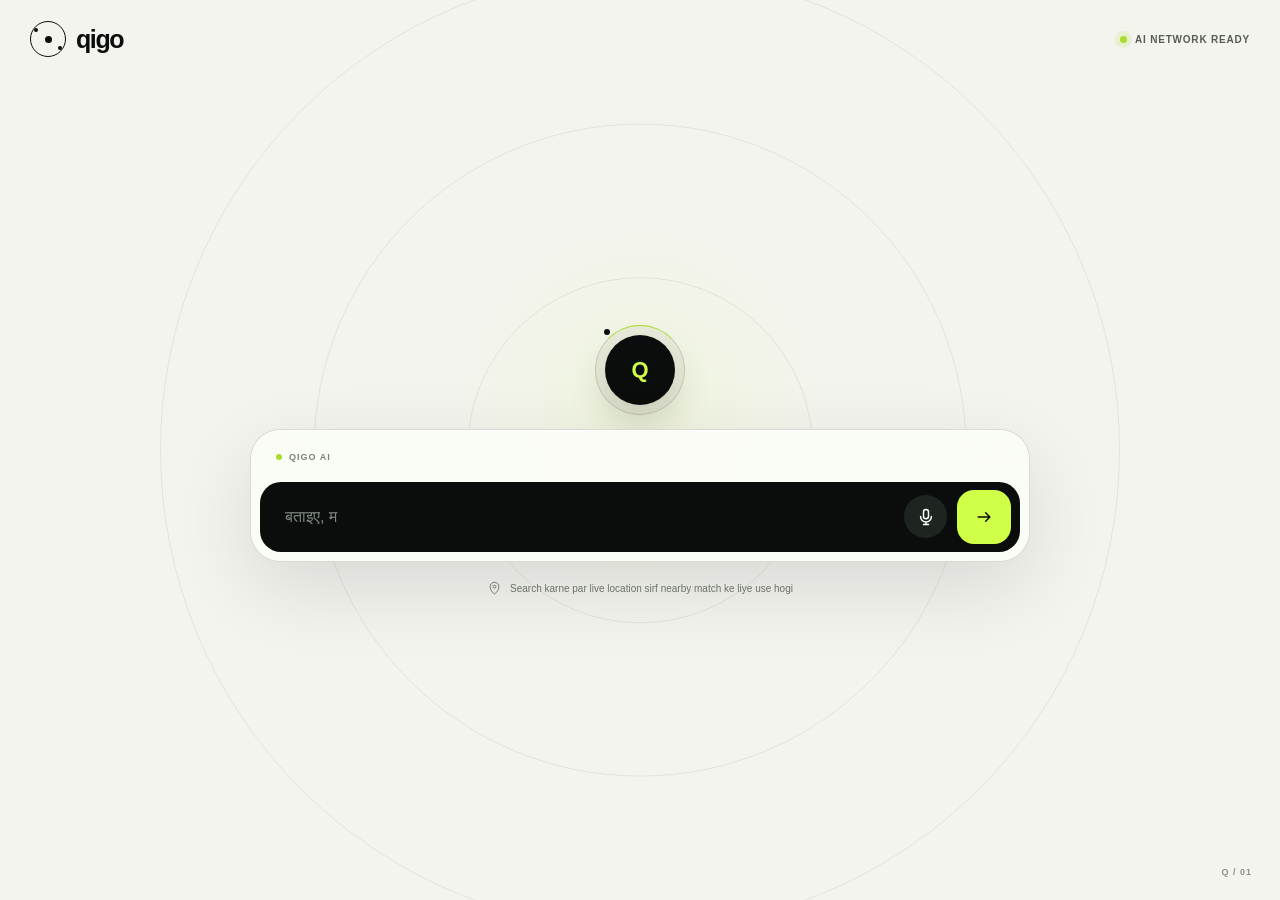
==== index.html @ 2fd1e350 "Add restricted Google Maps live tracking" ====
<!doctype html>
<html lang="hi">
  <head>
    <meta charset="UTF-8" />
    <meta name="viewport" content="width=device-width, initial-scale=1.0" />
    <meta
      name="description"
      content="Qigo AI Radar — apni requirement likhiye, live location ke aas-paas available service professionals aur unka combined arrival time dekhiye."
    />
    <meta name="theme-color" content="#0a0d0b" />
    <title>Qigo Radar — Help, right on time</title>
    <link rel="stylesheet" href="./styles.css" />
  </head>
  <body>
    <main id="appShell" class="app-shell">
      <header class="topbar">
        <button id="brandHome" class="qigo-brand" type="button" aria-label="Qigo home">
          <span class="brand-orbit" aria-hidden="true"><i></i><i></i></span>
          <span>qigo</span>
        </button>

        <div class="network-state">
          <i></i>
          <span id="networkStateText">AI network ready</span>
        </div>
      </header>

      <section id="searchScene" class="scene search-scene" aria-label="Qigo AI search">
        <div class="search-backdrop" aria-hidden="true">
          <span></span><span></span><span></span>
        </div>

        <div class="search-centre">
          <div class="qigo-core" aria-hidden="true">
            <span>Q</span>
            <i></i>
          </div>

          <form id="mainSearchForm" class="ai-command" autocomplete="off">
            <label for="serviceQuery">
              <span class="assistant-name"><i></i> Qigo AI</span>
            </label>
            <div class="command-entry">
              <input
                id="serviceQuery"
                name="serviceQuery"
                type="text"
                placeholder="अपनी ज़रूरत लिखिए…"
                aria-describedby="searchStatus"
                required
              />
              <button
                id="voiceButton"
                class="voice-command"
                type="button"
                aria-label="Bolkar requirement batayein"
              >
                <svg viewBox="0 0 24 24" aria-hidden="true">
                  <rect x="9" y="3" width="6" height="11" rx="3"></rect>
                  <path d="M5.5 11.5a6.5 6.5 0 0 0 13 0M12 18v3M9 21h6"></path>
                </svg>
              </button>
              <button class="go-command" type="submit" aria-label="Qigo search shuru karein">
                <svg viewBox="0 0 24 24" aria-hidden="true">
                  <path d="M5 12h13M14 7l5 5-5 5"></path>
                </svg>
              </button>
            </div>
            <div id="intentPreview" class="intent-preview" hidden>
              <span id="intentIcon"></span>
              <p><small>Qigo samajh raha hai</small><b id="intentLabel"></b></p>
            </div>
          </form>

          <p class="location-note">
            <svg viewBox="0 0 24 24" aria-hidden="true">
              <path d="M12 21s7-5.3 7-12A7 7 0 1 0 5 9c0 6.7 7 12 7 12Z"></path>
              <circle cx="12" cy="9" r="2.3"></circle>
            </svg>
            Search karne par live location sirf nearby match ke liye use hogi
          </p>
          <p id="searchStatus" class="sr-only" aria-live="polite"></p>
        </div>

        <div class="scene-index" aria-hidden="true">Q / 01</div>
      </section>

      <section id="radarScene" class="scene radar-scene" aria-label="Nearby service radar" hidden>
        <div id="radarMap" class="radar-map">
          <div class="map-grid" aria-hidden="true"></div>
          <div class="street street-a" aria-hidden="true"></div>
          <div class="street street-b" aria-hidden="true"></div>
          <div class="street street-c" aria-hidden="true"></div>
          <div class="street street-d" aria-hidden="true"></div>

          <div class="radar-zone" aria-hidden="true">
            <div class="eta-ring ring-fifteen"><span>15 min</span></div>
            <div class="eta-ring ring-ten"><span>10 min</span></div>
            <div class="eta-ring ring-five"><span>5 min</span></div>
            <div id="scanSweep" class="scan-sweep"></div>
          </div>

          <div class="you-marker">
            <span></span>
            <b>AAP</b>
          </div>

          <div id="providerLayer" class="provider-layer" aria-label="Nearby providers"></div>
        </div>

        <aside class="ai-capsule">
          <div class="capsule-head">
            <span class="capsule-q">Q</span>
            <p><small>Qigo AI Radar</small><strong id="matchedService">Requirement samajh raha hoon</strong></p>
          </div>
          <div class="capsule-status">
            <i></i>
            <span id="capsuleStatus">Live location connect ho rahi hai…</span>
          </div>
          <div id="locationReadout" class="location-readout">
            <svg viewBox="0 0 24 24" aria-hidden="true">
              <path d="M12 21s7-5.3 7-12A7 7 0 1 0 5 9c0 6.7 7 12 7 12Z"></path>
              <circle cx="12" cy="9" r="2.3"></circle>
            </svg>
            <span id="locationLabel">Live location</span>
          </div>
        </aside>

        <div id="networkPulse" class="network-pulse" aria-live="polite">
          <span class="pulse-rings" aria-hidden="true"><i></i><i></i><i></i></span>
          <p><strong id="pulseTitle">Aas-paas signal bhej raha hoon</strong><small id="pulseDetail">Qualified providers ko ping kiya ja raha hai…</small></p>
        </div>

        <section id="responseDock" class="response-dock" hidden>
          <div class="dock-heading">
            <div>
              <span><i></i> LIVE RESPONSES</span>
              <h1 id="responseTitle">Kaun sabse jaldi aa sakta hai?</h1>
            </div>
            <div class="dock-heading-actions">
              <p class="response-count"><strong id="responseCount">0</strong><span>nearby replies</span></p>
              <a
                id="nearbyMapsLink"
                class="google-maps-pill"
                href="https://www.google.com/maps/"
                target="_blank"
                rel="noopener"
                aria-label="Google Maps par nearby service dekhein"
                data-testid="nearby-google-maps"
              >
                <svg viewBox="0 0 24 24" aria-hidden="true">
                  <path d="M12 21s6.5-5.2 6.5-12A6.5 6.5 0 1 0 5.5 9C5.5 15.8 12 21 12 21Z"></path>
                  <circle cx="12" cy="9" r="2.2"></circle>
                </svg>
                <span>Google Maps</span>
              </a>
            </div>
          </div>
          <div id="providerResponses" class="provider-responses"></div>
          <p class="eta-formula">
            <span>ETA</span> = provider ka bacha hua kaam + aap tak travel time
          </p>
        </section>

        <form id="radarSearchForm" class="radar-command" autocomplete="off">
          <label class="sr-only" for="radarQuery">Requirement badlein</label>
          <span class="radar-command-q">Q</span>
          <input id="radarQuery" type="text" />
          <button type="submit" aria-label="Requirement update karein">
            <svg viewBox="0 0 24 24" aria-hidden="true">
              <path d="M5 12h13M14 7l5 5-5 5"></path>
            </svg>
          </button>
        </form>

        <div class="scene-index radar-index" aria-hidden="true">Q / 02</div>
      </section>

      <section
        id="trackingScene"
        class="scene tracking-scene"
        aria-label="Active booking live tracking"
        data-testid="tracking-scene"
        hidden
      >
        <div id="trackingMap" class="tracking-map">
          <iframe
            id="trackingGoogleMap"
            class="tracking-google-map"
            title="Google Maps live route"
            loading="lazy"
            allowfullscreen
            referrerpolicy="strict-origin-when-cross-origin"
            hidden
          ></iframe>
          <div class="tracking-grid"></div>
          <svg class="tracking-streets" viewBox="0 0 1000 680" preserveAspectRatio="none">
            <path d="M-80 124 C180 62 260 220 510 162 S810 80 1080 190"></path>
            <path d="M-90 520 C150 390 330 590 560 480 S840 430 1090 570"></path>
            <path d="M210 -60 C260 150 185 290 305 430 S390 620 350 740"></path>
            <path d="M775 -70 C690 150 820 275 735 420 S690 590 790 750"></path>
            <path d="M-60 310 C205 325 410 240 620 325 S855 365 1070 290"></path>
          </svg>
          <svg class="tracking-route" viewBox="0 0 1000 680" preserveAspectRatio="none">
            <path
              id="trackingRouteShadow"
              d="M 870 105 C 805 120 846 208 758 225 C 660 245 690 330 610 350 C 545 370 582 455 685 478 C 750 493 724 545 700 566"
            ></path>
            <path
              id="trackingRouteLine"
              pathLength="100"
              d="M 870 105 C 805 120 846 208 758 225 C 660 245 690 330 610 350 C 545 370 582 455 685 478 C 750 493 724 545 700 566"
            ></path>
            <path
              id="trackingRouteTravelled"
              pathLength="100"
              d="M 870 105 C 805 120 846 208 758 225 C 660 245 690 330 610 350 C 545 370 582 455 685 478 C 750 493 724 545 700 566"
            ></path>
          </svg>

          <div id="trackingProviderMarker" class="tracking-provider-marker">
            <span id="trackingMarkerInitials">AK</span>
            <b><i></i> LIVE</b>
          </div>
          <div id="trackingYouMarker" class="tracking-you-marker">
            <span></span>
            <b>आप</b>
          </div>
          <div id="trackingRouteLabel" class="tracking-route-label">Qigo fastest local route</div>
        </div>

        <div class="tracking-booking-bar">
          <div>
            <span class="tracking-live-dot"></span>
            <p><small>ACTIVE BOOKING</small><strong id="trackingBookingId">QG-000000</strong></p>
          </div>
          <span id="trackingNetworkBadge" class="tracking-network-badge">DEMO LIVE</span>
        </div>

        <aside class="tracking-panel">
          <div class="tracking-status-copy">
            <p><span id="trackingStatusKicker">BOOKING CONFIRMED</span><strong id="trackingStatusTitle">Provider रास्ते में हैं</strong></p>
            <div class="tracking-eta">
              <strong id="trackingEta">12</strong>
              <span>MIN<small>arrival</small></span>
            </div>
          </div>

          <div class="tracking-provider-card">
            <span id="trackingAvatar">AK</span>
            <p>
              <small id="trackingSkill">SERVICE PARTNER</small>
              <strong id="trackingName">Qigo Partner</strong>
              <em><i></i> Location online</em>
            </p>
            <b id="trackingRating">4.8 ★</b>
          </div>

          <div class="tracking-metrics">
            <p><small>बाकी दूरी</small><strong id="trackingDistance">2.4 km</strong></p>
            <p><small>Route</small><strong id="trackingVia">Fastest</strong></p>
            <p><small>Service</small><strong id="trackingService">Home Service</strong></p>
          </div>

          <div class="journey-progress">
            <div class="journey-line"><span id="journeyFill"></span></div>
            <div id="journeyStepBooked" class="journey-step done">
              <i></i><p><strong>Booked</strong><small>Request accepted</small></p>
            </div>
            <div id="journeyStepRoute" class="journey-step active">
              <i></i><p><strong id="journeyRouteTitle">काम पूरा कर रहे हैं</strong><small id="journeyRouteDetail">इसके बाद आपकी ओर निकलेंगे</small></p>
            </div>
            <div id="journeyStepArrival" class="journey-step">
              <i></i><p><strong>Arrival</strong><small>आपकी live location</small></p>
            </div>
          </div>

          <div class="tracking-actions">
            <a id="realRouteLink" class="route-link" href="#" target="_blank" rel="noopener">
              Google Maps में route देखें <span>↗</span>
            </a>
            <button id="trackingAction" class="tracking-action" type="button">Provider को message</button>
          </div>
          <button id="cancelBooking" class="cancel-booking" type="button">Booking रद्द करें</button>
          <p class="tracking-disclaimer">Prototype tracking: real provider app और backend जुड़ने पर इसी screen पर वास्तविक movement आएगा।</p>
        </aside>

        <div class="scene-index tracking-index" aria-hidden="true">Q / 03</div>
      </section>

      <dialog id="providerDialog" class="provider-dialog" data-testid="provider-dialog">
        <button id="closeProviderDialog" class="dialog-close" type="button" aria-label="Close">×</button>
        <div class="dialog-provider-head">
          <span id="dialogAvatar" class="dialog-avatar">A</span>
          <div><small id="dialogSkill">SERVICE PRO</small><h2 id="dialogName">Qigo Partner</h2></div>
          <strong id="dialogEta">8<small>min</small></strong>
        </div>
        <div class="time-equation">
          <div><span>Current job</span><strong id="dialogJobTime">3 min</strong></div>
          <b>+</b>
          <div><span>Travel</span><strong id="dialogTravelTime">5 min</strong></div>
          <b>=</b>
          <div class="total-time"><span>Arrival</span><strong id="dialogTotalTime">8 min</strong></div>
        </div>
        <div class="dialog-meta">
          <span><b id="dialogRating">4.8</b> rating</span>
          <span><b id="dialogDistance">1.2 km</b> away</span>
          <span><b id="dialogPrice">₹299+</b> estimate</span>
        </div>
        <button id="selectProvider" class="select-provider" type="button" data-testid="confirm-booking">
          Booking confirm करें <span>→</span>
        </button>
        <p>Confirm करते ही active booking और live route screen खुलेगी।</p>
      </dialog>

      <div id="toast" class="toast" role="status" aria-live="polite"></div>
    </main>

    <script src="./app.js"></script>
  </body>
</html>
---- styles.css ----
:root {
  --ink: #0a0d0b;
  --paper: #f3f4ee;
  --paper-bright: #fbfcf7;
  --line: rgba(10, 13, 11, 0.14);
  --muted: #6e746f;
  --signal: #cfff47;
  --signal-dark: #a9dc2c;
  --dark-muted: #858c87;
  --glass: rgba(18, 22, 19, 0.8);
  font-family: Inter, "Segoe UI", Arial, sans-serif;
  color: var(--ink);
  background: var(--paper);
  font-synthesis: none;
}

* {
  box-sizing: border-box;
}

html,
body {
  width: 100%;
  min-height: 100%;
  margin: 0;
  overflow: hidden;
}

button,
input {
  font: inherit;
}

button {
  cursor: pointer;
}

[hidden] {
  display: none !important;
}

.sr-only {
  position: absolute;
  width: 1px;
  height: 1px;
  padding: 0;
  margin: -1px;
  overflow: hidden;
  clip: rect(0, 0, 0, 0);
  white-space: nowrap;
  border: 0;
}

.app-shell {
  position: relative;
  width: 100%;
  min-height: 100svh;
  overflow: hidden;
  background: var(--paper);
}

.topbar {
  position: fixed;
  z-index: 50;
  top: 0;
  left: 0;
  width: 100%;
  height: 78px;
  display: flex;
  align-items: center;
  justify-content: space-between;
  padding: 0 30px;
  pointer-events: none;
  transition: color 300ms ease;
}

.qigo-brand {
  display: inline-flex;
  align-items: center;
  gap: 10px;
  padding: 0;
  border: 0;
  background: transparent;
  color: inherit;
  font-size: 25px;
  font-weight: 800;
  letter-spacing: -1.4px;
  pointer-events: auto;
}

.brand-orbit {
  position: relative;
  width: 36px;
  height: 36px;
  display: grid;
  place-items: center;
  border: 1.5px solid currentColor;
  border-radius: 50%;
}

.brand-orbit::before {
  content: "";
  width: 7px;
  height: 7px;
  border-radius: 50%;
  background: currentColor;
}

.brand-orbit i {
  position: absolute;
  width: 4px;
  height: 4px;
  border-radius: 50%;
  background: currentColor;
}

.brand-orbit i:first-child {
  left: 3px;
  top: 6px;
}

.brand-orbit i:last-child {
  right: 3px;
  bottom: 6px;
}

.network-state {
  display: inline-flex;
  align-items: center;
  gap: 8px;
  color: #565d58;
  font-size: 10px;
  font-weight: 700;
  letter-spacing: 0.8px;
  text-transform: uppercase;
}

.network-state i {
  width: 7px;
  height: 7px;
  border-radius: 50%;
  background: var(--signal-dark);
  box-shadow: 0 0 0 5px rgba(169, 220, 44, 0.15);
}

.app-shell.radar-active .topbar {
  color: #f4f6ef;
}

.app-shell.radar-active .network-state {
  color: #abb1ac;
}

.scene {
  position: relative;
  width: 100%;
  height: 100svh;
}

.search-scene {
  display: grid;
  place-items: center;
  padding: 80px 24px 46px;
  background:
    radial-gradient(circle at 50% 45%, rgba(207, 255, 71, 0.1), transparent 23%),
    var(--paper);
}

.search-scene::before {
  content: "";
  position: absolute;
  inset: 0;
  opacity: 0.35;
  background-image: radial-gradient(rgba(10, 13, 11, 0.18) 0.7px, transparent 0.7px);
  background-size: 26px 26px;
  mask-image: radial-gradient(circle at center, black 0%, transparent 63%);
}

.search-backdrop {
  position: absolute;
  left: 50%;
  top: 50%;
  width: min(88vw, 960px);
  aspect-ratio: 1;
  transform: translate(-50%, -50%);
  pointer-events: none;
}

.search-backdrop span {
  position: absolute;
  left: 50%;
  top: 50%;
  border: 1px solid rgba(10, 13, 11, 0.07);
  border-radius: 50%;
  transform: translate(-50%, -50%);
}

.search-backdrop span:nth-child(1) {
  width: 100%;
  height: 100%;
}

.search-backdrop span:nth-child(2) {
  width: 68%;
  height: 68%;
}

.search-backdrop span:nth-child(3) {
  width: 36%;
  height: 36%;
}

.search-centre {
  position: relative;
  z-index: 2;
  width: min(780px, 100%);
  text-align: center;
}

.qigo-core {
  position: relative;
  width: 70px;
  height: 70px;
  display: grid;
  place-items: center;
  margin: 0 auto 24px;
  border-radius: 50%;
  background: var(--ink);
  color: var(--signal);
  box-shadow:
    0 16px 40px rgba(10, 13, 11, 0.16),
    0 0 0 10px rgba(10, 13, 11, 0.035);
}

.qigo-core span {
  font-size: 22px;
  font-weight: 900;
}

.qigo-core i {
  position: absolute;
  inset: -10px;
  border: 1px solid rgba(10, 13, 11, 0.13);
  border-top-color: var(--signal-dark);
  border-radius: 50%;
  animation: orbit 7s linear infinite;
}

.qigo-core i::after {
  content: "";
  position: absolute;
  left: 8px;
  top: 3px;
  width: 6px;
  height: 6px;
  border-radius: 50%;
  background: var(--ink);
}

.ai-command {
  position: relative;
  width: 100%;
  padding: 9px;
  border: 1px solid var(--line);
  border-radius: 30px;
  background: rgba(251, 252, 247, 0.92);
  box-shadow:
    0 26px 80px rgba(10, 13, 11, 0.11),
    inset 0 1px white;
  backdrop-filter: blur(18px);
}

.ai-command label {
  min-height: 43px;
  display: flex;
  align-items: center;
  padding: 0;
  color: var(--ink);
}

.assistant-name {
  position: absolute;
  top: 22px;
  left: 25px;
  display: inline-flex;
  align-items: center;
  gap: 7px;
  color: #7b817c;
  font-size: 9px;
  font-weight: 800;
  letter-spacing: 1px;
  text-transform: uppercase;
}

.assistant-name i {
  width: 6px;
  height: 6px;
  border-radius: 50%;
  background: var(--signal-dark);
}

.command-entry {
  min-height: 70px;
  display: grid;
  grid-template-columns: minmax(0, 1fr) 46px 56px;
  align-items: center;
  gap: 7px;
  padding: 6px 7px 6px 23px;
  border-radius: 21px;
  background: var(--ink);
}

.command-entry input {
  min-width: 0;
  width: 100%;
  border: 0;
  outline: 0;
  background: transparent;
  color: white;
  font-size: 16px;
}

.command-entry input::placeholder {
  color: #7f8781;
}

.voice-command,
.go-command {
  display: grid;
  place-items: center;
  border: 0;
  color: white;
}

.voice-command {
  width: 43px;
  height: 43px;
  border-radius: 50%;
  background: #1e2420;
}

.voice-command.listening {
  color: var(--signal);
  box-shadow: 0 0 0 7px rgba(207, 255, 71, 0.1);
}

.go-command {
  width: 54px;
  height: 54px;
  border-radius: 17px;
  background: var(--signal);
  color: var(--ink);
  transition: transform 180ms ease, background 180ms ease;
}

.go-command:hover {
  transform: scale(1.03);
  background: #dbff76;
}

.voice-command svg,
.go-command svg {
  width: 20px;
  height: 20px;
  fill: none;
  stroke: currentColor;
  stroke-width: 1.8;
  stroke-linecap: round;
  stroke-linejoin: round;
}

.intent-preview {
  display: flex;
  align-items: center;
  gap: 10px;
  margin: 8px 4px 1px;
  padding: 10px 13px;
  border-radius: 15px;
  background: #e9ebe4;
  text-align: left;
}

.intent-preview > span {
  width: 34px;
  height: 34px;
  display: grid;
  place-items: center;
  border-radius: 50%;
  background: var(--ink);
  color: var(--signal);
  font-size: 15px;
}

.intent-preview p {
  margin: 0;
}

.intent-preview small,
.intent-preview b {
  display: block;
}

.intent-preview small {
  color: #838984;
  font-size: 8px;
  text-transform: uppercase;
}

.intent-preview b {
  margin-top: 1px;
  font-size: 11px;
}

.location-note {
  display: inline-flex;
  align-items: center;
  justify-content: center;
  gap: 8px;
  margin: 19px 0 0;
  color: #717772;
  font-size: 10px;
}

.location-note svg {
  width: 15px;
  height: 15px;
  fill: none;
  stroke: currentColor;
  stroke-width: 1.5;
}

.scene-index {
  position: absolute;
  right: 28px;
  bottom: 23px;
  color: #8b918c;
  font-size: 9px;
  font-weight: 800;
  letter-spacing: 1px;
}

/* Radar */

.radar-scene {
  --radar-x: 42%;
  --radar-y: 51%;
  overflow: hidden;
  background: #0a0d0b;
  color: white;
}

.radar-map {
  position: absolute;
  inset: 0;
  overflow: hidden;
  background:
    radial-gradient(circle at var(--radar-x) var(--radar-y), rgba(207, 255, 71, 0.055), transparent 26%),
    #0a0d0b;
}

.map-grid {
  position: absolute;
  inset: -25%;
  opacity: 0.32;
  background-image:
    linear-gradient(rgba(255, 255, 255, 0.035) 1px, transparent 1px),
    linear-gradient(90deg, rgba(255, 255, 255, 0.035) 1px, transparent 1px);
  background-size: 52px 52px;
  transform: rotate(-8deg);
}

.street {
  position: absolute;
  height: 16px;
  border-top: 1px solid rgba(255, 255, 255, 0.065);
  border-bottom: 1px solid rgba(255, 255, 255, 0.065);
  transform-origin: center;
}

.street::after {
  content: "";
  position: absolute;
  left: 0;
  right: 0;
  top: 50%;
  border-top: 1px dashed rgba(255, 255, 255, 0.045);
}

.street-a {
  width: 120%;
  left: -10%;
  top: 28%;
  transform: rotate(12deg);
}

.street-b {
  width: 120%;
  left: -8%;
  bottom: 24%;
  transform: rotate(-14deg);
}

.street-c {
  width: 100%;
  left: -32%;
  top: 52%;
  transform: rotate(74deg);
}

.street-d {
  width: 84%;
  right: -20%;
  top: 48%;
  transform: rotate(103deg);
}

.radar-zone,
.provider-layer {
  position: absolute;
  left: var(--radar-x);
  top: var(--radar-y);
  width: min(69vw, 770px);
  aspect-ratio: 1;
  transform: translate(-50%, -50%);
}

.radar-zone {
  pointer-events: none;
}

.eta-ring {
  position: absolute;
  left: 50%;
  top: 50%;
  border: 1px solid rgba(207, 255, 71, 0.17);
  border-radius: 50%;
  transform: translate(-50%, -50%);
}

.eta-ring::after {
  content: "";
  position: absolute;
  inset: 7px;
  border: 1px dashed rgba(255, 255, 255, 0.03);
  border-radius: inherit;
}

.eta-ring > span {
  position: absolute;
  left: 50%;
  top: -8px;
  padding: 3px 8px;
  border: 1px solid rgba(207, 255, 71, 0.16);
  border-radius: 999px;
  background: #0a0d0b;
  color: #9ca693;
  font-size: 8px;
  font-weight: 800;
  letter-spacing: 0.6px;
  transform: translateX(-50%);
}

.ring-fifteen {
  width: 100%;
  height: 100%;
}

.ring-ten {
  width: 69%;
  height: 69%;
}

.ring-five {
  width: 38%;
  height: 38%;
}

.scan-sweep {
  position: absolute;
  left: 50%;
  top: 50%;
  width: 50%;
  height: 50%;
  overflow: hidden;
  transform-origin: 0 0;
  animation: scan 5s linear infinite;
}

.scan-sweep::before {
  content: "";
  position: absolute;
  inset: 0;
  background: conic-gradient(from 270deg at 0 0, rgba(207, 255, 71, 0.13), transparent 22%);
}

.you-marker {
  position: absolute;
  z-index: 8;
  left: var(--radar-x);
  top: var(--radar-y);
  width: 44px;
  height: 44px;
  display: grid;
  place-items: center;
  border: 5px solid #0a0d0b;
  border-radius: 50%;
  background: var(--signal);
  color: var(--ink);
  transform: translate(-50%, -50%);
  box-shadow:
    0 0 0 1px rgba(207, 255, 71, 0.7),
    0 0 0 12px rgba(207, 255, 71, 0.08),
    0 0 45px rgba(207, 255, 71, 0.18);
}

.you-marker span {
  width: 7px;
  height: 7px;
  border-radius: 50%;
  background: var(--ink);
}

.you-marker b {
  position: absolute;
  top: 44px;
  padding: 3px 6px;
  border-radius: 999px;
  background: #171c18;
  color: #dbe0db;
  font-size: 7px;
  letter-spacing: 0.7px;
}

.provider-layer {
  z-index: 10;
  pointer-events: none;
}

.provider-node {
  position: absolute;
  left: var(--x);
  top: var(--y);
  display: flex;
  align-items: center;
  gap: 7px;
  padding: 5px 9px 5px 5px;
  border: 1px solid rgba(255, 255, 255, 0.17);
  border-radius: 999px;
  background: rgba(20, 25, 21, 0.88);
  color: white;
  opacity: 0;
  transform: translate(-50%, -50%) scale(0.7);
  box-shadow: 0 10px 28px rgba(0, 0, 0, 0.34);
  backdrop-filter: blur(10px);
  pointer-events: auto;
  transition:
    opacity 350ms ease var(--delay),
    transform 350ms cubic-bezier(0.2, 0.8, 0.2, 1) var(--delay),
    border-color 180ms ease;
}

.provider-node.visible {
  opacity: 1;
  transform: translate(-50%, -50%) scale(1);
}

.provider-node:hover,
.provider-node.fastest {
  border-color: rgba(207, 255, 71, 0.75);
}

.provider-node.fastest::after {
  content: "FASTEST";
  position: absolute;
  left: 50%;
  bottom: calc(100% + 5px);
  padding: 3px 6px;
  border-radius: 999px;
  background: var(--signal);
  color: var(--ink);
  font-size: 6px;
  font-weight: 900;
  letter-spacing: 0.6px;
  transform: translateX(-50%);
}

.node-avatar {
  width: 31px;
  height: 31px;
  display: grid;
  place-items: center;
  border-radius: 50%;
  background: #f3f5ee;
  color: var(--ink);
  font-size: 10px;
  font-weight: 800;
}

.provider-node.fastest .node-avatar {
  background: var(--signal);
}

.node-eta {
  display: flex;
  align-items: baseline;
  gap: 2px;
}

.node-eta strong {
  font-size: 16px;
  line-height: 1;
  letter-spacing: -0.7px;
}

.node-eta small {
  color: #99a19a;
  font-size: 7px;
  font-weight: 700;
}

.ai-capsule {
  position: absolute;
  z-index: 20;
  left: 25px;
  top: 92px;
  width: 260px;
  padding: 13px;
  border: 1px solid rgba(255, 255, 255, 0.11);
  border-radius: 19px;
  background: rgba(19, 24, 20, 0.76);
  backdrop-filter: blur(16px);
}

.capsule-head {
  display: flex;
  align-items: center;
  gap: 10px;
}

.capsule-q {
  flex: 0 0 auto;
  width: 37px;
  height: 37px;
  display: grid;
  place-items: center;
  border-radius: 50%;
  background: var(--signal);
  color: var(--ink);
  font-size: 12px;
  font-weight: 900;
}

.capsule-head p {
  min-width: 0;
  margin: 0;
}

.capsule-head small,
.capsule-head strong {
  display: block;
}

.capsule-head small {
  margin-bottom: 2px;
  color: #7f8880;
  font-size: 7px;
  font-weight: 800;
  letter-spacing: 0.8px;
  text-transform: uppercase;
}

.capsule-head strong {
  overflow: hidden;
  font-size: 11px;
  text-overflow: ellipsis;
  white-space: nowrap;
}

.capsule-status {
  display: flex;
  align-items: center;
  gap: 7px;
  margin-top: 12px;
  padding: 9px 10px;
  border-radius: 11px;
  background: rgba(255, 255, 255, 0.045);
  color: #b1b8b2;
  font-size: 8px;
  line-height: 1.35;
}

.capsule-status i {
  flex: 0 0 auto;
  width: 6px;
  height: 6px;
  border-radius: 50%;
  background: var(--signal);
  box-shadow: 0 0 0 4px rgba(207, 255, 71, 0.09);
}

.location-readout {
  display: flex;
  align-items: center;
  gap: 7px;
  margin-top: 8px;
  color: #747d76;
  font-size: 7px;
}

.location-readout svg {
  width: 12px;
  height: 12px;
  fill: none;
  stroke: currentColor;
  stroke-width: 1.7;
}

.network-pulse {
  position: absolute;
  z-index: 18;
  left: var(--radar-x);
  top: var(--radar-y);
  display: flex;
  align-items: center;
  gap: 14px;
  min-width: 290px;
  padding: 14px 17px;
  border: 1px solid rgba(207, 255, 71, 0.2);
  border-radius: 17px;
  background: rgba(10, 13, 11, 0.87);
  color: white;
  transform: translate(-50%, 48px);
  backdrop-filter: blur(12px);
  transition: opacity 250ms ease, transform 250ms ease;
}

.network-pulse.done {
  opacity: 0;
  transform: translate(-50%, 60px);
  pointer-events: none;
}

.pulse-rings {
  position: relative;
  width: 37px;
  height: 37px;
  display: grid;
  place-items: center;
}

.pulse-rings::before {
  content: "";
  width: 8px;
  height: 8px;
  border-radius: 50%;
  background: var(--signal);
}

.pulse-rings i {
  position: absolute;
  inset: 0;
  border: 1px solid rgba(207, 255, 71, 0.6);
  border-radius: 50%;
  animation: networkRing 1.7s ease-out infinite;
}

.pulse-rings i:nth-child(2) {
  animation-delay: 550ms;
}

.pulse-rings i:nth-child(3) {
  animation-delay: 1100ms;
}

.network-pulse p {
  margin: 0;
}

.network-pulse strong,
.network-pulse small {
  display: block;
}

.network-pulse strong {
  font-size: 10px;
}

.network-pulse small {
  margin-top: 3px;
  color: #7f8881;
  font-size: 7px;
}

.response-dock {
  position: absolute;
  z-index: 25;
  top: 88px;
  right: 20px;
  bottom: 20px;
  width: 365px;
  display: flex;
  flex-direction: column;
  padding: 21px;
  border: 1px solid rgba(255, 255, 255, 0.12);
  border-radius: 25px;
  background: rgba(18, 22, 19, 0.88);
  box-shadow: 0 28px 70px rgba(0, 0, 0, 0.3);
  backdrop-filter: blur(20px);
  animation: dockIn 480ms cubic-bezier(0.2, 0.8, 0.2, 1);
}

.dock-heading {
  display: flex;
  align-items: flex-end;
  justify-content: space-between;
  gap: 15px;
  padding-bottom: 17px;
  border-bottom: 1px solid rgba(255, 255, 255, 0.09);
}

.dock-heading > div > span {
  display: inline-flex;
  align-items: center;
  gap: 7px;
  color: #8f9891;
  font-size: 7px;
  font-weight: 800;
  letter-spacing: 0.9px;
}

.dock-heading > div > span i {
  width: 5px;
  height: 5px;
  border-radius: 50%;
  background: var(--signal);
}

.dock-heading h1 {
  max-width: 245px;
  margin: 7px 0 0;
  font-size: 21px;
  line-height: 1.08;
  letter-spacing: -1px;
}

.dock-heading-actions {
  display: flex;
  align-items: flex-end;
  gap: 9px;
}

.response-count {
  margin: 0;
  text-align: right;
}

.response-count strong,
.response-count span {
  display: block;
}

.response-count strong {
  color: var(--signal);
  font-size: 22px;
}

.response-count span {
  color: #747d76;
  font-size: 6px;
  text-transform: uppercase;
}

.google-maps-pill {
  min-height: 34px;
  display: inline-flex;
  align-items: center;
  gap: 6px;
  padding: 0 9px;
  border: 1px solid rgba(255, 255, 255, 0.13);
  border-radius: 11px;
  background: rgba(255, 255, 255, 0.045);
  color: white;
  font-size: 6.5px;
  font-weight: 750;
  letter-spacing: 0.2px;
  text-decoration: none;
  white-space: nowrap;
  transition: border-color 180ms ease, background 180ms ease;
}

.google-maps-pill:hover {
  border-color: rgba(207, 255, 71, 0.55);
  background: rgba(207, 255, 71, 0.065);
}

.google-maps-pill svg {
  width: 13px;
  height: 13px;
  fill: none;
  stroke: var(--signal);
  stroke-linecap: round;
  stroke-linejoin: round;
  stroke-width: 1.8;
}

.provider-responses {
  display: grid;
  gap: 8px;
  margin-top: 14px;
  overflow-y: auto;
  scrollbar-width: none;
}

.provider-responses::-webkit-scrollbar {
  display: none;
}

.provider-response {
  width: 100%;
  display: grid;
  grid-template-columns: 40px minmax(0, 1fr) auto;
  align-items: center;
  gap: 10px;
  padding: 11px;
  border: 1px solid rgba(255, 255, 255, 0.08);
  border-radius: 15px;
  background: rgba(255, 255, 255, 0.035);
  color: white;
  text-align: left;
  transition: border-color 180ms ease, background 180ms ease;
}

.provider-response:hover,
.provider-response.fastest {
  border-color: rgba(207, 255, 71, 0.43);
  background: rgba(207, 255, 71, 0.045);
}

.response-avatar {
  width: 39px;
  height: 39px;
  display: grid;
  place-items: center;
  border-radius: 50%;
  background: #f1f3ed;
  color: var(--ink);
  font-size: 10px;
  font-weight: 900;
}

.provider-response.fastest .response-avatar {
  background: var(--signal);
}

.response-copy {
  min-width: 0;
}

.response-copy b,
.response-copy span {
  display: block;
}

.response-copy b {
  overflow: hidden;
  font-size: 10px;
  text-overflow: ellipsis;
  white-space: nowrap;
}

.response-copy span {
  margin-top: 3px;
  color: #7d867f;
  font-size: 7px;
}

.response-eta {
  min-width: 47px;
  padding-left: 10px;
  border-left: 1px solid rgba(255, 255, 255, 0.08);
  text-align: right;
}

.response-eta strong,
.response-eta small {
  display: block;
}

.response-eta strong {
  color: var(--signal);
  font-size: 19px;
  line-height: 1;
}

.response-eta small {
  margin-top: 3px;
  color: #737c75;
  font-size: 6px;
  text-transform: uppercase;
}

.eta-formula {
  margin: auto 0 0;
  padding-top: 14px;
  border-top: 1px solid rgba(255, 255, 255, 0.08);
  color: #737c75;
  font-size: 7px;
  line-height: 1.4;
}

.eta-formula span {
  color: var(--signal);
  font-weight: 900;
}

.radar-command {
  position: absolute;
  z-index: 24;
  left: 25px;
  bottom: 23px;
  width: min(430px, calc(100% - 430px));
  min-height: 54px;
  display: grid;
  grid-template-columns: 34px minmax(0, 1fr) 42px;
  align-items: center;
  gap: 7px;
  padding: 5px 6px 5px 8px;
  border: 1px solid rgba(255, 255, 255, 0.12);
  border-radius: 17px;
  background: rgba(19, 24, 20, 0.86);
  backdrop-filter: blur(16px);
}

.radar-command-q {
  width: 32px;
  height: 32px;
  display: grid;
  place-items: center;
  border-radius: 50%;
  background: var(--signal);
  color: var(--ink);
  font-size: 10px;
  font-weight: 900;
}

.radar-command input {
  min-width: 0;
  border: 0;
  outline: 0;
  background: transparent;
  color: white;
  font-size: 10px;
}

.radar-command button {
  width: 40px;
  height: 40px;
  display: grid;
  place-items: center;
  border: 0;
  border-radius: 12px;
  background: #252b26;
  color: var(--signal);
}

.radar-command svg {
  width: 16px;
  height: 16px;
  fill: none;
  stroke: currentColor;
  stroke-width: 2;
  stroke-linecap: round;
  stroke-linejoin: round;
}

.radar-index {
  color: #555d57;
}

/* Active booking */

.tracking-scene {
  overflow: hidden;
  background: #080b09;
  color: white;
}

.tracking-map {
  position: absolute;
  inset: 0;
  overflow: hidden;
  background:
    radial-gradient(circle at 72% 52%, rgba(207, 255, 71, 0.08), transparent 28%),
    linear-gradient(135deg, #101511, #080b09 64%);
}

.tracking-google-map {
  position: absolute;
  z-index: 1;
  inset: 0;
  width: 100%;
  height: 100%;
  min-width: 200px;
  min-height: 200px;
  border: 0;
  background: #e7e9e2;
}

.tracking-map.has-google-map .tracking-grid,
.tracking-map.has-google-map .tracking-streets,
.tracking-map.has-google-map .tracking-route,
.tracking-map.has-google-map .tracking-provider-marker,
.tracking-map.has-google-map .tracking-you-marker {
  display: none;
}

.tracking-grid {
  position: absolute;
  z-index: 2;
  inset: -30%;
  opacity: 0.24;
  background-image:
    linear-gradient(rgba(255, 255, 255, 0.045) 1px, transparent 1px),
    linear-gradient(90deg, rgba(255, 255, 255, 0.045) 1px, transparent 1px);
  background-size: 48px 48px;
  transform: rotate(-7deg);
}

.tracking-streets,
.tracking-route {
  position: absolute;
  z-index: 3;
  inset: 0;
  width: 100%;
  height: 100%;
}

.tracking-streets path {
  fill: none;
  stroke: rgba(255, 255, 255, 0.07);
  stroke-width: 18;
  vector-effect: non-scaling-stroke;
}

.tracking-streets path:nth-child(even) {
  stroke-width: 11;
}

.tracking-streets path::after {
  stroke: rgba(255, 255, 255, 0.04);
}

.tracking-route path {
  fill: none;
  stroke-linecap: round;
  stroke-linejoin: round;
  vector-effect: non-scaling-stroke;
}

#trackingRouteShadow {
  stroke: rgba(3, 5, 4, 0.9);
  stroke-width: 12;
}

#trackingRouteLine {
  stroke: rgba(207, 255, 71, 0.3);
  stroke-width: 7;
  stroke-dasharray: 2 9;
  animation: routeFlow 900ms linear infinite;
}

#trackingRouteTravelled {
  stroke: var(--signal);
  stroke-width: 7;
  stroke-dasharray: 0 100;
  transition: stroke-dasharray 700ms ease;
}

.tracking-provider-marker,
.tracking-you-marker {
  position: absolute;
  z-index: 8;
  display: grid;
  place-items: center;
  transform: translate(-50%, -50%);
  transition:
    left 900ms cubic-bezier(0.22, 0.72, 0.24, 1),
    top 900ms cubic-bezier(0.22, 0.72, 0.24, 1);
}

.tracking-provider-marker {
  left: 87%;
  top: 15.5%;
}

.tracking-provider-marker > span {
  width: 48px;
  height: 48px;
  display: grid;
  place-items: center;
  border: 5px solid #0a0d0b;
  border-radius: 50%;
  background: var(--signal);
  color: var(--ink);
  font-size: 12px;
  font-weight: 900;
  box-shadow:
    0 0 0 1px rgba(207, 255, 71, 0.75),
    0 0 0 12px rgba(207, 255, 71, 0.08),
    0 0 36px rgba(207, 255, 71, 0.22);
}

.tracking-provider-marker > b,
.tracking-you-marker > b {
  position: absolute;
  top: calc(100% + 7px);
  padding: 4px 7px;
  border-radius: 999px;
  background: #171c18;
  color: #e7ebe6;
  font-size: 6px;
  letter-spacing: 0.7px;
  white-space: nowrap;
}

.tracking-provider-marker > b {
  display: flex;
  align-items: center;
  gap: 4px;
}

.tracking-provider-marker > b i,
.tracking-live-dot {
  width: 5px;
  height: 5px;
  border-radius: 50%;
  background: var(--signal);
  box-shadow: 0 0 0 4px rgba(207, 255, 71, 0.13);
}

.tracking-you-marker {
  left: 70%;
  top: 83.2%;
}

.tracking-you-marker > span {
  width: 32px;
  height: 32px;
  border: 8px solid var(--signal);
  border-radius: 50%;
  background: white;
  box-shadow:
    0 0 0 5px rgba(207, 255, 71, 0.12),
    0 0 28px rgba(207, 255, 71, 0.28);
}

.tracking-route-label {
  position: absolute;
  z-index: 9;
  left: 62%;
  top: 51%;
  padding: 7px 10px;
  border: 1px solid rgba(207, 255, 71, 0.2);
  border-radius: 999px;
  background: rgba(12, 16, 13, 0.82);
  color: #cbd1cb;
  font-size: 7px;
  font-weight: 700;
  letter-spacing: 0.4px;
  backdrop-filter: blur(8px);
}

.tracking-booking-bar {
  position: absolute;
  z-index: 18;
  left: 400px;
  right: 26px;
  top: 92px;
  display: flex;
  align-items: center;
  justify-content: space-between;
  padding: 11px 13px;
  border: 1px solid rgba(255, 255, 255, 0.1);
  border-radius: 17px;
  background: rgba(16, 21, 17, 0.76);
  backdrop-filter: blur(14px);
}

.tracking-booking-bar > div {
  display: flex;
  align-items: center;
  gap: 10px;
}

.tracking-booking-bar p {
  margin: 0;
}

.tracking-booking-bar small,
.tracking-booking-bar strong {
  display: block;
}

.tracking-booking-bar small {
  color: #89918a;
  font-size: 6px;
  font-weight: 800;
  letter-spacing: 1px;
}

.tracking-booking-bar strong {
  margin-top: 2px;
  font-size: 10px;
  letter-spacing: 0.4px;
}

.tracking-network-badge {
  padding: 6px 9px;
  border: 1px solid rgba(207, 255, 71, 0.25);
  border-radius: 999px;
  color: var(--signal);
  font-size: 6px;
  font-weight: 800;
  letter-spacing: 0.8px;
}

.tracking-panel {
  position: absolute;
  z-index: 20;
  left: 24px;
  top: 92px;
  bottom: 24px;
  width: 350px;
  padding: 22px;
  overflow: auto;
  border: 1px solid rgba(255, 255, 255, 0.11);
  border-radius: 26px;
  background: rgba(18, 23, 19, 0.9);
  box-shadow: 0 25px 70px rgba(0, 0, 0, 0.32);
  backdrop-filter: blur(18px);
}

.tracking-status-copy {
  display: flex;
  align-items: flex-end;
  justify-content: space-between;
  gap: 18px;
}

.tracking-status-copy p {
  min-width: 0;
  margin: 0;
}

.tracking-status-copy p span,
.tracking-status-copy p strong {
  display: block;
}

.tracking-status-copy p span {
  color: var(--signal);
  font-size: 7px;
  font-weight: 800;
  letter-spacing: 0.9px;
}

.tracking-status-copy p strong {
  max-width: 185px;
  margin-top: 6px;
  font-size: 21px;
  line-height: 1.05;
  letter-spacing: -0.7px;
}

.tracking-eta {
  display: flex;
  align-items: flex-end;
  gap: 4px;
}

.tracking-eta > strong {
  font-size: 45px;
  line-height: 0.8;
  letter-spacing: -2.5px;
}

.tracking-eta > span {
  color: #a5ada6;
  font-size: 7px;
  font-weight: 800;
  line-height: 1;
}

.tracking-eta > span small {
  display: block;
  margin-top: 3px;
  color: #737a74;
  font-size: 6px;
  font-weight: 500;
}

.tracking-provider-card {
  display: grid;
  grid-template-columns: 44px minmax(0, 1fr) auto;
  align-items: center;
  gap: 11px;
  margin-top: 20px;
  padding: 12px;
  border-radius: 17px;
  background: rgba(255, 255, 255, 0.055);
}

.tracking-provider-card > span {
  width: 43px;
  height: 43px;
  display: grid;
  place-items: center;
  border-radius: 50%;
  background: var(--signal);
  color: var(--ink);
  font-size: 11px;
  font-weight: 900;
}

.tracking-provider-card p {
  min-width: 0;
  margin: 0;
}

.tracking-provider-card small,
.tracking-provider-card strong,
.tracking-provider-card em {
  display: block;
}

.tracking-provider-card small {
  overflow: hidden;
  color: #7f8880;
  font-size: 6px;
  font-weight: 800;
  letter-spacing: 0.7px;
  text-overflow: ellipsis;
  white-space: nowrap;
}

.tracking-provider-card strong {
  margin-top: 3px;
  overflow: hidden;
  font-size: 13px;
  text-overflow: ellipsis;
  white-space: nowrap;
}

.tracking-provider-card em {
  margin-top: 3px;
  color: #97a098;
  font-size: 6px;
  font-style: normal;
}

.tracking-provider-card em i {
  display: inline-block;
  width: 5px;
  height: 5px;
  margin-right: 3px;
  border-radius: 50%;
  background: var(--signal);
}

.tracking-provider-card > b {
  color: #d3d9d3;
  font-size: 8px;
}

.tracking-metrics {
  display: grid;
  grid-template-columns: repeat(3, 1fr);
  margin: 15px 0;
  border-top: 1px solid rgba(255, 255, 255, 0.1);
  border-bottom: 1px solid rgba(255, 255, 255, 0.1);
}

.tracking-metrics p {
  min-width: 0;
  margin: 0;
  padding: 12px 6px;
  border-right: 1px solid rgba(255, 255, 255, 0.1);
  text-align: center;
}

.tracking-metrics p:last-child {
  border-right: 0;
}

.tracking-metrics small,
.tracking-metrics strong {
  display: block;
  overflow: hidden;
  text-overflow: ellipsis;
  white-space: nowrap;
}

.tracking-metrics small {
  color: #778078;
  font-size: 6px;
}

.tracking-metrics strong {
  margin-top: 4px;
  font-size: 9px;
}

.journey-progress {
  position: relative;
  display: grid;
  grid-template-columns: repeat(3, 1fr);
  gap: 6px;
  padding-top: 2px;
}

.journey-line {
  position: absolute;
  left: 15%;
  right: 15%;
  top: 9px;
  height: 2px;
  overflow: hidden;
  background: rgba(255, 255, 255, 0.12);
}

.journey-line span {
  display: block;
  width: 5%;
  height: 100%;
  background: var(--signal);
  transition: width 700ms ease;
}

.journey-step {
  position: relative;
  z-index: 2;
  text-align: center;
}

.journey-step > i {
  display: block;
  width: 14px;
  height: 14px;
  margin: 0 auto 7px;
  border: 3px solid #1a201b;
  border-radius: 50%;
  background: #4c544d;
  box-shadow: 0 0 0 1px #4c544d;
}

.journey-step.done > i,
.journey-step.active > i {
  background: var(--signal);
  box-shadow: 0 0 0 1px var(--signal);
}

.journey-step.active > i {
  animation: journeyPulse 1.5s ease infinite;
}

.journey-step p {
  margin: 0;
}

.journey-step strong,
.journey-step small {
  display: block;
}

.journey-step strong {
  font-size: 7px;
}

.journey-step small {
  margin-top: 3px;
  color: #737c74;
  font-size: 5.5px;
  line-height: 1.25;
}

.tracking-actions {
  display: grid;
  grid-template-columns: 1fr 1fr;
  gap: 8px;
  margin-top: 18px;
}

.route-link,
.tracking-action {
  min-height: 42px;
  display: flex;
  align-items: center;
  justify-content: center;
  padding: 0 10px;
  border: 1px solid rgba(255, 255, 255, 0.13);
  border-radius: 12px;
  background: rgba(255, 255, 255, 0.045);
  color: white;
  font-size: 7px;
  font-weight: 700;
  text-align: center;
  text-decoration: none;
}

.route-link span {
  margin-left: 5px;
  color: var(--signal);
}

.tracking-action {
  border-color: var(--signal);
  background: var(--signal);
  color: var(--ink);
}

.cancel-booking {
  width: 100%;
  margin-top: 9px;
  padding: 7px;
  border: 0;
  background: transparent;
  color: #858e87;
  font-size: 7px;
  text-decoration: underline;
  text-underline-offset: 3px;
}

.tracking-disclaimer {
  margin: 5px 0 0;
  color: #5f675f;
  font-size: 6px;
  line-height: 1.45;
  text-align: center;
}

.tracking-index {
  color: #697169;
}

@keyframes routeFlow {
  to {
    stroke-dashoffset: -11;
  }
}

@keyframes journeyPulse {
  50% {
    box-shadow:
      0 0 0 1px var(--signal),
      0 0 0 7px rgba(207, 255, 71, 0.12);
  }
}

/* Provider dialog */

.provider-dialog {
  width: min(520px, calc(100% - 28px));
  padding: 0;
  border: 0;
  border-radius: 27px;
  overflow: hidden;
  background: var(--paper-bright);
  color: var(--ink);
  box-shadow: 0 30px 90px rgba(0, 0, 0, 0.45);
}

.provider-dialog::backdrop {
  background: rgba(4, 6, 5, 0.68);
  backdrop-filter: blur(8px);
}

.provider-dialog[open] {
  animation: dialogIn 260ms ease;
}

.dialog-close {
  position: absolute;
  z-index: 2;
  right: 14px;
  top: 14px;
  width: 34px;
  height: 34px;
  border: 1px solid var(--line);
  border-radius: 50%;
  background: white;
  color: var(--ink);
  font-size: 19px;
}

.dialog-provider-head {
  display: grid;
  grid-template-columns: 58px minmax(0, 1fr) auto;
  align-items: center;
  gap: 13px;
  padding: 30px 28px 23px;
}

.dialog-avatar {
  width: 57px;
  height: 57px;
  display: grid;
  place-items: center;
  border-radius: 50%;
  background: var(--signal);
  font-size: 16px;
  font-weight: 900;
}

.dialog-provider-head > div {
  min-width: 0;
}

.dialog-provider-head > div small {
  display: block;
  color: #888e89;
  font-size: 7px;
  font-weight: 800;
  letter-spacing: 1px;
}

.dialog-provider-head h2 {
  margin: 4px 0 0;
  overflow: hidden;
  font-size: 21px;
  letter-spacing: -0.7px;
  text-overflow: ellipsis;
  white-space: nowrap;
}

.dialog-provider-head > strong {
  padding-right: 40px;
  font-size: 32px;
  line-height: 1;
  letter-spacing: -1.5px;
}

.dialog-provider-head > strong small {
  margin-left: 3px;
  color: var(--muted);
  font-size: 8px;
  letter-spacing: 0;
}

.time-equation {
  display: grid;
  grid-template-columns: 1fr auto 1fr auto 1fr;
  align-items: center;
  gap: 8px;
  margin: 0 28px;
  padding: 17px;
  border-radius: 17px;
  background: #e9ebe4;
}

.time-equation > div {
  text-align: center;
}

.time-equation span,
.time-equation strong {
  display: block;
}

.time-equation span {
  color: #7d837e;
  font-size: 7px;
}

.time-equation strong {
  margin-top: 4px;
  font-size: 12px;
}

.time-equation > b {
  color: #a0a5a1;
  font-size: 11px;
}

.time-equation .total-time strong {
  color: #567414;
}

.dialog-meta {
  display: grid;
  grid-template-columns: repeat(3, 1fr);
  margin: 18px 28px;
  border-top: 1px solid var(--line);
  border-bottom: 1px solid var(--line);
}

.dialog-meta span {
  padding: 13px 6px;
  border-right: 1px solid var(--line);
  color: #838984;
  font-size: 7px;
  text-align: center;
}

.dialog-meta span:last-child {
  border-right: 0;
}

.dialog-meta b {
  display: block;
  margin-bottom: 2px;
  color: var(--ink);
  font-size: 10px;
}

.select-provider {
  width: calc(100% - 56px);
  min-height: 54px;
  display: flex;
  align-items: center;
  justify-content: space-between;
  margin: 0 28px;
  padding: 0 19px;
  border: 0;
  border-radius: 15px;
  background: var(--ink);
  color: white;
  font-size: 11px;
  font-weight: 800;
}

.select-provider span {
  color: var(--signal);
  font-size: 17px;
}

.select-provider:disabled {
  cursor: wait;
  opacity: 0.72;
}

.provider-dialog > p {
  margin: 11px 28px 24px;
  color: #969c97;
  font-size: 7px;
  line-height: 1.5;
  text-align: center;
}

.toast {
  position: fixed;
  z-index: 100;
  left: 50%;
  bottom: 22px;
  max-width: min(460px, calc(100% - 32px));
  padding: 12px 17px;
  border: 1px solid rgba(255, 255, 255, 0.1);
  border-radius: 13px;
  background: #181d19;
  color: white;
  font-size: 9px;
  line-height: 1.45;
  opacity: 0;
  transform: translate(-50%, 18px);
  pointer-events: none;
  box-shadow: 0 16px 45px rgba(0, 0, 0, 0.28);
  transition: opacity 180ms ease, transform 180ms ease;
}

.toast.show {
  opacity: 1;
  transform: translate(-50%, 0);
}

@keyframes orbit {
  to {
    transform: rotate(360deg);
  }
}

@keyframes blink {
  50% {
    opacity: 0;
  }
}

@keyframes scan {
  to {
    transform: rotate(360deg);
  }
}

@keyframes networkRing {
  0% {
    opacity: 0.7;
    transform: scale(0.15);
  }
  100% {
    opacity: 0;
    transform: scale(1.15);
  }
}

@keyframes dockIn {
  from {
    opacity: 0;
    transform: translateX(35px);
  }
}

@keyframes dialogIn {
  from {
    opacity: 0;
    transform: translateY(15px) scale(0.98);
  }
}

@media (max-width: 980px) {
  .radar-scene {
    --radar-x: 42%;
  }

  .response-dock {
    width: 330px;
  }

  .radar-zone,
  .provider-layer {
    width: min(76vw, 700px);
  }

  .ai-capsule {
    width: 230px;
  }

  .tracking-panel {
    width: 320px;
  }

  .tracking-booking-bar {
    left: 369px;
  }
}

@media (max-width: 760px) {
  .topbar {
    height: 68px;
    padding: 0 16px;
  }

  .qigo-brand {
    font-size: 21px;
  }

  .brand-orbit {
    width: 32px;
    height: 32px;
  }

  .network-state span {
    display: none;
  }

  .search-scene {
    padding: 72px 14px 38px;
  }

  .search-centre {
    width: min(590px, 100%);
  }

  .qigo-core {
    width: 60px;
    height: 60px;
    margin-bottom: 20px;
  }

  .ai-command {
    border-radius: 24px;
  }

  .ai-command label {
    min-height: 41px;
    padding: 0;
  }

  .assistant-name {
    top: 21px;
    left: 19px;
  }

  .command-entry {
    min-height: 62px;
    grid-template-columns: minmax(0, 1fr) 42px 50px;
    padding-left: 16px;
    border-radius: 17px;
  }

  .command-entry input {
    font-size: 11.8px;
  }

  .go-command {
    width: 48px;
    height: 48px;
    border-radius: 14px;
  }

  .location-note {
    max-width: 290px;
    font-size: 8px;
    line-height: 1.4;
  }

  .scene-index {
    right: 15px;
    bottom: 13px;
  }

  .radar-scene {
    --radar-x: 50%;
    --radar-y: 57%;
  }

  .radar-map {
    bottom: 41%;
  }

  .radar-zone,
  .provider-layer {
    width: min(112vw, 640px);
  }

  .provider-node {
    gap: 5px;
    padding-right: 7px;
  }

  .node-avatar {
    width: 27px;
    height: 27px;
    font-size: 8px;
  }

  .node-eta strong {
    font-size: 14px;
  }

  .ai-capsule {
    display: none;
  }

  .capsule-q {
    width: 31px;
    height: 31px;
  }

  .capsule-status {
    display: none;
  }

  .location-readout {
    margin: 7px 3px 1px 40px;
  }

  .network-pulse {
    top: 34%;
    min-width: 245px;
    padding: 11px 13px;
    transform: translate(-50%, 40px);
  }

  .network-pulse.done {
    transform: translate(-50%, 48px);
  }

  .response-dock {
    top: auto;
    left: 8px;
    right: 8px;
    bottom: 8px;
    width: auto;
    height: 41%;
    padding: 14px;
    border-radius: 22px;
    animation-name: dockUp;
  }

  .dock-heading {
    padding-bottom: 10px;
  }

  .dock-heading h1 {
    margin-top: 4px;
    font-size: 16px;
  }

  .response-count strong {
    font-size: 17px;
  }

  .dock-heading-actions {
    gap: 6px;
  }

  .google-maps-pill {
    min-height: 31px;
    padding: 0 7px;
    font-size: 6px;
  }

  .provider-responses {
    display: grid;
    gap: 7px;
    overflow-x: hidden;
    overflow-y: auto;
  }

  .provider-response {
    width: 100%;
  }

  .eta-formula {
    padding-top: 8px;
  }

  .radar-command {
    left: 50%;
    top: 77px;
    bottom: auto;
    width: min(330px, calc(100% - 24px));
    min-height: 47px;
    grid-template-columns: 29px minmax(0, 1fr) 36px;
    transform: translateX(-50%);
  }

  .radar-command-q {
    width: 28px;
    height: 28px;
  }

  .radar-command button {
    width: 34px;
    height: 34px;
  }

  .radar-index {
    display: none;
  }

  .tracking-route {
    transform: scaleY(0.58);
    transform-origin: top;
  }

  .tracking-route-label {
    left: 50%;
    top: 34%;
    transform: translateX(-50%);
  }

  .tracking-booking-bar {
    left: 12px;
    right: 12px;
    top: 76px;
    padding: 9px 11px;
  }

  .tracking-panel {
    top: auto;
    left: 8px;
    right: 8px;
    bottom: 8px;
    width: auto;
    max-height: 45%;
    padding: 16px;
    border-radius: 22px;
  }

  .tracking-status-copy p strong {
    max-width: 190px;
    font-size: 18px;
  }

  .tracking-eta > strong {
    font-size: 39px;
  }

  .tracking-provider-card {
    margin-top: 14px;
  }

  .tracking-metrics {
    margin: 11px 0;
  }

  .tracking-actions {
    margin-top: 14px;
  }

  .tracking-index {
    display: none;
  }
}

@media (max-width: 390px) {
  .qigo-core {
    width: 54px;
    height: 54px;
  }

  .ai-command label {
    min-height: 40px;
  }

  .command-entry {
    grid-template-columns: minmax(0, 1fr) 38px 46px;
    padding-left: 13px;
  }

  .voice-command {
    width: 38px;
    height: 38px;
  }

  .go-command {
    width: 44px;
    height: 44px;
  }

  .location-note {
    max-width: 250px;
  }

  .radar-scene {
    --radar-y: 57%;
  }

  .provider-node.fastest::after {
    display: none;
  }

  .response-dock {
    height: 42%;
  }

  .dialog-provider-head {
    padding: 27px 20px 20px;
  }

  .dialog-provider-head > strong {
    padding-right: 34px;
  }

  .time-equation,
  .dialog-meta {
    margin-left: 20px;
    margin-right: 20px;
  }

  .select-provider {
    width: calc(100% - 40px);
    margin-left: 20px;
    margin-right: 20px;
  }

  .tracking-panel {
    max-height: 47%;
    padding: 14px;
  }

  .tracking-status-copy p strong {
    max-width: 155px;
    font-size: 17px;
  }

  .tracking-eta > strong {
    font-size: 35px;
  }

  .tracking-provider-card {
    grid-template-columns: 39px minmax(0, 1fr) auto;
    padding: 10px;
  }

  .tracking-provider-card > span {
    width: 38px;
    height: 38px;
  }

  .tracking-actions {
    grid-template-columns: 1fr;
  }
}

@keyframes dockUp {
  from {
    opacity: 0;
    transform: translateY(35px);
  }
}

@media (prefers-reduced-motion: reduce) {
  *,
  *::before,
  *::after {
    animation-duration: 0.01ms !important;
    animation-iteration-count: 1 !important;
    transition-duration: 0.01ms !important;
  }
}
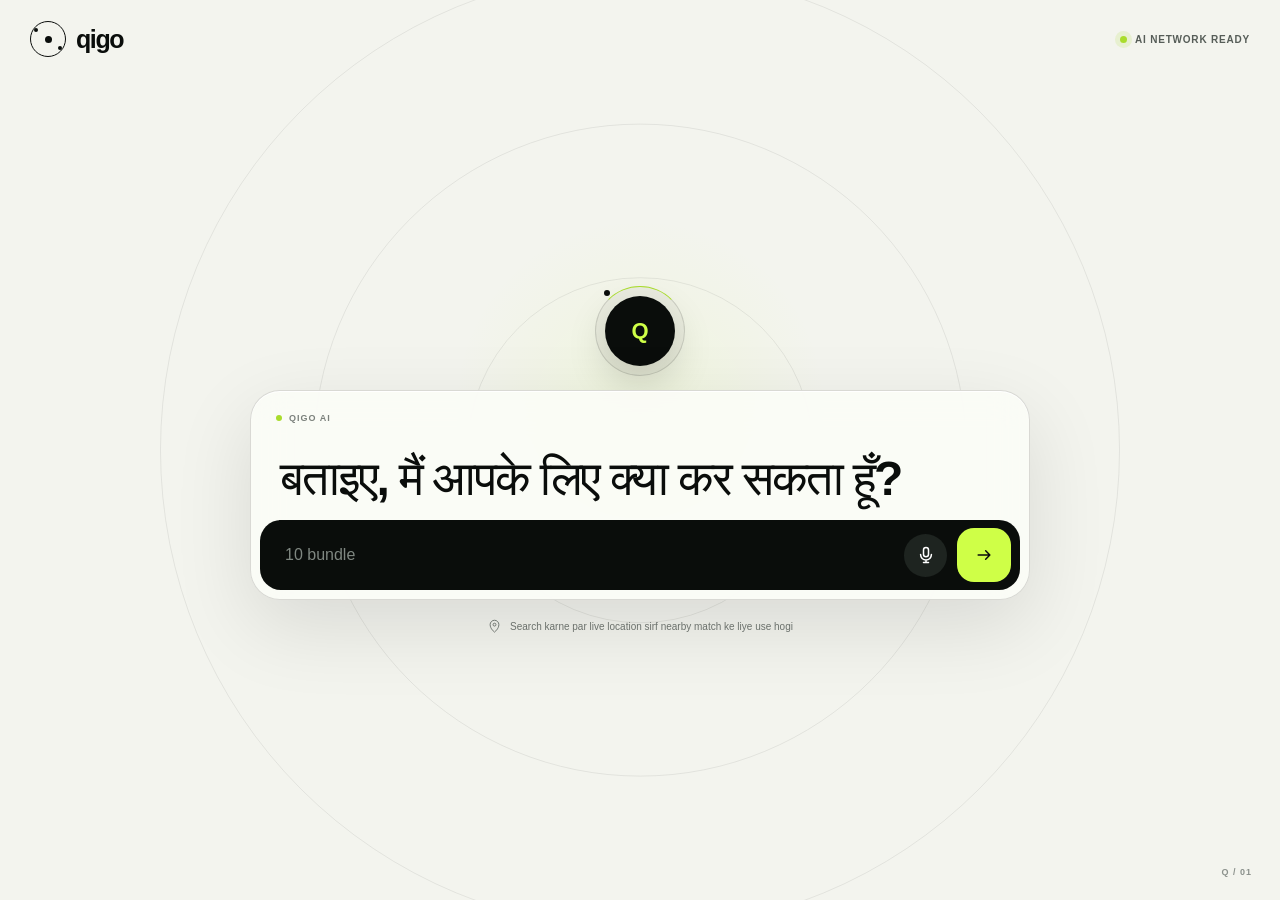
==== commit 6685c804: "Publish smarter Qigo service and shop flow" ====
--- a/index.html
+++ b/index.html
@@ -5,7 +5,7 @@
     <meta name="viewport" content="width=device-width, initial-scale=1.0" />
     <meta
       name="description"
-      content="Qigo AI Radar — apni requirement likhiye, live location ke aas-paas available service professionals aur unka combined arrival time dekhiye."
+      content="Qigo AI Radar — apni requirement likhiye, nearby service professionals ya shops ke rate, availability aur arrival/delivery time compare kijiye."
     />
     <meta name="theme-color" content="#0a0d0b" />
     <title>Qigo Radar — Help, right on time</title>
@@ -40,6 +40,7 @@
             <label for="serviceQuery">
               <span class="assistant-name"><i></i> Qigo AI</span>
             </label>
+            <h1 class="command-question">बताइए, मैं आपके लिए क्या कर सकता हूँ?</h1>
             <div class="command-entry">
               <input
                 id="serviceQuery"
@@ -85,6 +86,129 @@
         <div class="scene-index" aria-hidden="true">Q / 01</div>
       </section>
 
+      <section id="taskScene" class="scene task-scene" aria-label="Service ka kaam chunein" hidden>
+        <div class="task-backdrop" aria-hidden="true">
+          <span></span><span></span><span></span>
+        </div>
+
+        <div class="task-centre">
+          <div class="task-core" aria-hidden="true">
+            <span>Q</span>
+            <i></i>
+          </div>
+
+          <p class="task-kicker"><i></i> Qigo अगला सवाल</p>
+          <h1><span id="taskServiceName">Service</span> <span id="taskQuestionSuffix">से क्या काम करवाना है?</span></h1>
+          <p id="taskSubtitle" class="task-subtitle">एक विकल्प चुनिए, फिर Qigo आपके पास उपलब्ध सही professional खोजेगा।</p>
+          <div id="intentRoute" class="intent-route" hidden>
+            <span id="intentRouteBadge">SERVICE</span>
+            <button id="intentRouteSwitch" type="button">सामान खरीदना है?</button>
+          </div>
+
+          <div id="taskOptions" class="task-options" role="group" aria-label="काम के विकल्प"></div>
+
+          <button id="taskOtherButton" class="task-other" type="button">
+            <span class="task-other-icon">＋</span>
+            <span><b>Other</b><small>अपना काम खुद लिखें</small></span>
+            <span class="task-other-arrow">→</span>
+          </button>
+
+          <form id="customTaskForm" class="custom-task-form" autocomplete="off" hidden>
+            <label for="customTaskInput">क्या काम करवाना है?</label>
+            <div>
+              <input
+                id="customTaskInput"
+                type="text"
+                placeholder="जैसे: सिर्फ balcony की दीवार paint करनी है"
+                required
+              />
+              <button type="submit" aria-label="अपना काम चुनकर आगे बढ़ें">→</button>
+            </div>
+          </form>
+
+          <button id="taskBackButton" class="task-back" type="button">← Service बदलें</button>
+        </div>
+
+        <div class="scene-index" aria-hidden="true">Q / 02</div>
+      </section>
+
+      <section id="briefScene" class="scene brief-scene" aria-label="Requirement details" hidden>
+        <div class="brief-backdrop" aria-hidden="true"></div>
+
+        <form id="briefForm" class="brief-card" autocomplete="off">
+          <div class="brief-head">
+            <span class="brief-q">Q</span>
+            <p>
+              <small id="briefNeedHead">HOME & REPAIR</small>
+              <strong id="briefServiceSummary">Electrician · Fan repair</strong>
+            </p>
+            <em id="briefModeBadge">SERVICE QUOTES</em>
+          </div>
+
+          <h1 id="briefQuestion">कितने fan repair कराने हैं?</h1>
+          <p id="briefHint" class="brief-hint">Quantity और timing बताइए ताकि हर active मिस्त्री सही rate दे सके।</p>
+          <div id="briefParsed" class="brief-parsed" hidden>
+            <span>AI</span>
+            <p><small>Qigo ने requirement से समझा</small><strong id="briefParsedText"></strong></p>
+          </div>
+
+          <div class="brief-quantity">
+            <button id="quantityMinus" type="button" aria-label="Quantity कम करें">−</button>
+            <div>
+              <strong id="quantityValue">1</strong>
+              <span id="quantityUnit">fan</span>
+            </div>
+            <button id="quantityPlus" type="button" aria-label="Quantity बढ़ाएँ">＋</button>
+          </div>
+
+          <fieldset class="brief-urgency">
+            <legend id="urgencyLegend">काम कब चाहिए?</legend>
+            <div id="urgencyOptions">
+              <button class="urgency-option selected" type="button" data-urgency="अभी / ASAP">अभी</button>
+              <button class="urgency-option" type="button" data-urgency="आज">आज</button>
+              <button class="urgency-option" type="button" data-urgency="कल">कल</button>
+              <button class="urgency-option" type="button" data-urgency="समय तय करना है">समय तय करें</button>
+            </div>
+          </fieldset>
+
+          <fieldset id="brandField" class="brief-brands" hidden>
+            <legend>Company / brand preference</legend>
+            <div id="brandOptions" aria-label="Preferred company"></div>
+          </fieldset>
+
+          <label class="brief-note" for="briefNote">
+            <span id="briefNoteLabel">कोई जरूरी detail</span>
+            <textarea
+              id="briefNote"
+              rows="3"
+              placeholder="जैसे: ceiling fan आवाज कर रहा है, wiring भी check करनी है"
+            ></textarea>
+          </label>
+
+          <label class="brief-attachment" for="briefAttachment">
+            <input id="briefAttachment" type="file" accept="image/*,.pdf,.txt,text/plain" />
+            <span>＋</span>
+            <p>
+              <b id="attachmentTitle">Photo / list जोड़ें</b>
+              <small id="attachmentHint">JPG, PNG, PDF या TXT · optional</small>
+            </p>
+            <em id="attachmentStatus">ATTACH</em>
+          </label>
+
+          <div class="brief-analysis">
+            <span>AI</span>
+            <p><strong id="briefAnalysisTitle">Qigo सही rate मंगाएगा</strong><small id="briefAnalysisText">Arrival time + work time + price + rating को साथ compare करेगा।</small></p>
+          </div>
+
+          <button id="findOffersButton" class="find-offers" type="submit">
+            <span id="findOffersLabel">Nearby quotes देखें</span><b>→</b>
+          </button>
+          <button id="briefBackButton" class="brief-back" type="button">← काम बदलें</button>
+        </form>
+
+        <div class="scene-index" aria-hidden="true">Q / 03</div>
+      </section>
+
       <section id="radarScene" class="scene radar-scene" aria-label="Nearby service radar" hidden>
         <div id="radarMap" class="radar-map">
           <div class="map-grid" aria-hidden="true"></div>
@@ -138,7 +262,7 @@
               <h1 id="responseTitle">Kaun sabse jaldi aa sakta hai?</h1>
             </div>
             <div class="dock-heading-actions">
-              <p class="response-count"><strong id="responseCount">0</strong><span>nearby replies</span></p>
+              <p class="response-count"><strong id="responseCount">0</strong><span id="responseCountLabel">nearby replies</span></p>
               <a
                 id="nearbyMapsLink"
                 class="google-maps-pill"
@@ -157,7 +281,7 @@
             </div>
           </div>
           <div id="providerResponses" class="provider-responses"></div>
-          <p class="eta-formula">
+          <p id="etaFormula" class="eta-formula">
             <span>ETA</span> = provider ka bacha hua kaam + aap tak travel time
           </p>
         </section>
@@ -173,7 +297,7 @@
           </button>
         </form>
 
-        <div class="scene-index radar-index" aria-hidden="true">Q / 02</div>
+        <div class="scene-index radar-index" aria-hidden="true">Q / 04</div>
       </section>
 
       <section
@@ -257,8 +381,8 @@
           </div>
 
           <div class="tracking-metrics">
-            <p><small>बाकी दूरी</small><strong id="trackingDistance">2.4 km</strong></p>
-            <p><small>Route</small><strong id="trackingVia">Fastest</strong></p>
+            <p><small id="trackingDistanceLabel">बाकी दूरी</small><strong id="trackingDistance">2.4 km</strong></p>
+            <p><small id="trackingQuoteLabel">Quote</small><strong id="trackingQuote">₹299</strong></p>
             <p><small>Service</small><strong id="trackingService">Home Service</strong></p>
           </div>
 
@@ -285,7 +409,7 @@
           <p class="tracking-disclaimer">Prototype tracking: real provider app और backend जुड़ने पर इसी screen पर वास्तविक movement आएगा।</p>
         </aside>
 
-        <div class="scene-index tracking-index" aria-hidden="true">Q / 03</div>
+        <div class="scene-index tracking-index" aria-hidden="true">Q / 05</div>
       </section>
 
       <dialog id="providerDialog" class="provider-dialog" data-testid="provider-dialog">
@@ -296,21 +420,33 @@
           <strong id="dialogEta">8<small>min</small></strong>
         </div>
         <div class="time-equation">
-          <div><span>Current job</span><strong id="dialogJobTime">3 min</strong></div>
+          <div><span id="dialogJobLabel">Current job</span><strong id="dialogJobTime">3 min</strong></div>
           <b>+</b>
-          <div><span>Travel</span><strong id="dialogTravelTime">5 min</strong></div>
+          <div><span id="dialogTravelLabel">Travel</span><strong id="dialogTravelTime">5 min</strong></div>
           <b>=</b>
-          <div class="total-time"><span>Arrival</span><strong id="dialogTotalTime">8 min</strong></div>
+          <div class="total-time"><span id="dialogArrivalLabel">Arrival</span><strong id="dialogTotalTime">8 min</strong></div>
+        </div>
+        <div id="dialogBrandLine" class="dialog-brand-line" hidden>
+          <span>QUOTED COMPANY / BRAND</span>
+          <strong id="dialogBrand">Polycab</strong>
+          <small>Seller इसी company का सामान दे रहा है</small>
+        </div>
+        <div id="dialogQuoteBreakdown" class="dialog-quote-breakdown" hidden>
+          <p><small>UNIT RATE</small><strong id="dialogUnitRate">₹0 / item</strong></p>
+          <p><small>QUANTITY</small><strong id="dialogQuoteQuantity">1 item</strong></p>
+          <p><small>DELIVERY</small><strong id="dialogDeliveryFee">FREE</strong></p>
+          <p><small>BILL</small><strong id="dialogInvoice">GST BILL</strong></p>
         </div>
         <div class="dialog-meta">
-          <span><b id="dialogRating">4.8</b> rating</span>
-          <span><b id="dialogDistance">1.2 km</b> away</span>
-          <span><b id="dialogPrice">₹299+</b> estimate</span>
+          <span><b id="dialogRating">4.8</b><small id="dialogRatingLabel">rating</small></span>
+          <span><b id="dialogDistance">1.2 km</b><small id="dialogDistanceMetaLabel">away</small></span>
+          <span><b id="dialogWorkDuration">45 min</b><small id="dialogDurationLabel">work time</small></span>
+          <span><b id="dialogPrice">₹299</b><small id="dialogPriceLabel">quoted price</small></span>
         </div>
         <button id="selectProvider" class="select-provider" type="button" data-testid="confirm-booking">
           Booking confirm करें <span>→</span>
         </button>
-        <p>Confirm करते ही active booking और live route screen खुलेगी।</p>
+        <p id="dialogDisclaimer">Confirm करते ही active booking और live route screen खुलेगी।</p>
       </dialog>
 
       <div id="toast" class="toast" role="status" aria-live="polite"></div>
--- a/styles.css
+++ b/styles.css
@@ -27,7 +27,8 @@
 }
 
 button,
-input {
+input,
+textarea {
   font: inherit;
 }
 
@@ -299,6 +300,16 @@
   background: var(--signal-dark);
 }
 
+.command-question {
+  max-width: 640px;
+  margin: 12px 20px 18px;
+  color: var(--ink);
+  font-size: clamp(28px, 4.3vw, 48px);
+  line-height: 0.98;
+  letter-spacing: -2.1px;
+  text-align: left;
+}
+
 .command-entry {
   min-height: 70px;
   display: grid;
@@ -437,6 +448,848 @@
   font-size: 9px;
   font-weight: 800;
   letter-spacing: 1px;
+}
+
+/* Service task clarification */
+
+.task-scene {
+  display: grid;
+  place-items: center;
+  padding: 86px 24px 42px;
+  overflow: hidden;
+  background:
+    radial-gradient(circle at 50% 43%, rgba(207, 255, 71, 0.13), transparent 27%),
+    var(--paper);
+}
+
+.task-scene::before {
+  content: "";
+  position: absolute;
+  inset: 0;
+  opacity: 0.3;
+  background-image: radial-gradient(rgba(10, 13, 11, 0.17) 0.7px, transparent 0.7px);
+  background-size: 27px 27px;
+  mask-image: radial-gradient(circle at center, black 0%, transparent 72%);
+}
+
+.task-backdrop {
+  position: absolute;
+  left: 50%;
+  top: 50%;
+  width: min(92vw, 980px);
+  aspect-ratio: 1;
+  transform: translate(-50%, -50%);
+  pointer-events: none;
+}
+
+.task-backdrop span {
+  position: absolute;
+  left: 50%;
+  top: 50%;
+  border: 1px solid rgba(10, 13, 11, 0.065);
+  border-radius: 50%;
+  transform: translate(-50%, -50%);
+}
+
+.task-backdrop span:nth-child(1) {
+  width: 100%;
+  height: 100%;
+}
+
+.task-backdrop span:nth-child(2) {
+  width: 71%;
+  height: 71%;
+}
+
+.task-backdrop span:nth-child(3) {
+  width: 42%;
+  height: 42%;
+}
+
+.task-centre {
+  position: relative;
+  z-index: 2;
+  width: min(790px, 100%);
+  max-height: calc(100svh - 118px);
+  padding: 0 5px 12px;
+  overflow-x: hidden;
+  overflow-y: auto;
+  text-align: center;
+  scrollbar-width: thin;
+  scrollbar-color: rgba(10, 13, 11, 0.18) transparent;
+}
+
+.task-core {
+  position: relative;
+  width: 54px;
+  height: 54px;
+  display: grid;
+  place-items: center;
+  margin: 0 auto 18px;
+  border-radius: 50%;
+  background: var(--ink);
+  color: var(--signal);
+  box-shadow: 0 14px 38px rgba(10, 13, 11, 0.16);
+}
+
+.task-core span {
+  font-size: 18px;
+  font-weight: 900;
+}
+
+.task-core i {
+  position: absolute;
+  inset: -7px;
+  border: 1px solid rgba(10, 13, 11, 0.16);
+  border-right-color: var(--signal-dark);
+  border-radius: 50%;
+  animation: orbit 7s linear infinite;
+}
+
+.task-kicker {
+  display: inline-flex;
+  align-items: center;
+  gap: 7px;
+  margin: 0;
+  color: #767c77;
+  font-size: 9px;
+  font-weight: 800;
+  letter-spacing: 1.1px;
+  text-transform: uppercase;
+}
+
+.task-kicker i {
+  width: 6px;
+  height: 6px;
+  border-radius: 50%;
+  background: var(--signal-dark);
+}
+
+.task-centre h1 {
+  max-width: 680px;
+  margin: 10px auto 7px;
+  font-size: clamp(26px, 4vw, 44px);
+  line-height: 1.02;
+  letter-spacing: -1.8px;
+}
+
+.task-centre h1 #taskServiceName {
+  position: relative;
+  white-space: nowrap;
+}
+
+.task-centre h1 #taskServiceName::after {
+  content: "";
+  position: absolute;
+  z-index: -1;
+  left: -4px;
+  right: -4px;
+  bottom: 2px;
+  height: 9px;
+  border-radius: 10px;
+  background: var(--signal);
+}
+
+.task-subtitle {
+  margin: 0 auto 20px;
+  color: #6e746f;
+  font-size: 11px;
+  line-height: 1.5;
+}
+
+.intent-route {
+  width: fit-content;
+  display: flex;
+  align-items: center;
+  gap: 8px;
+  margin: -8px auto 14px;
+  padding: 4px 5px 4px 9px;
+  border: 1px solid rgba(10, 13, 11, 0.12);
+  border-radius: 999px;
+  background: rgba(251, 252, 247, 0.76);
+}
+
+.intent-route[hidden] {
+  display: none;
+}
+
+.intent-route span {
+  color: #747b75;
+  font-size: 6px;
+  font-weight: 900;
+  letter-spacing: 0.8px;
+}
+
+.intent-route button {
+  min-height: 27px;
+  padding: 0 10px;
+  border: 0;
+  border-radius: 999px;
+  background: var(--ink);
+  color: var(--signal);
+  font-size: 8px;
+  font-weight: 800;
+}
+
+.task-options {
+  display: grid;
+  grid-template-columns: repeat(2, minmax(0, 1fr));
+  gap: 9px;
+}
+
+.task-option {
+  position: relative;
+  min-height: 56px;
+  display: grid;
+  grid-template-columns: 30px minmax(0, 1fr) 22px;
+  align-items: center;
+  gap: 11px;
+  padding: 9px 13px;
+  overflow: hidden;
+  border: 1px solid rgba(10, 13, 11, 0.12);
+  border-radius: 17px;
+  background: rgba(251, 252, 247, 0.89);
+  color: var(--ink);
+  text-align: left;
+  box-shadow: inset 0 1px white;
+  transition: transform 180ms ease, border-color 180ms ease, background 180ms ease;
+}
+
+.task-option:hover {
+  transform: translateY(-2px);
+  border-color: rgba(10, 13, 11, 0.28);
+  background: white;
+}
+
+.task-option.selected {
+  border-color: var(--ink);
+  background: var(--ink);
+  color: white;
+}
+
+.task-option-number {
+  width: 29px;
+  height: 29px;
+  display: grid;
+  place-items: center;
+  border-radius: 50%;
+  background: #e7e9e2;
+  color: #6d736e;
+  font-size: 8px;
+  font-weight: 800;
+}
+
+.task-option.selected .task-option-number {
+  background: var(--signal);
+  color: var(--ink);
+}
+
+.task-option b {
+  min-width: 0;
+  overflow: hidden;
+  font-size: 12px;
+  text-overflow: ellipsis;
+  white-space: nowrap;
+}
+
+.task-option-arrow {
+  color: #969c97;
+  font-size: 15px;
+}
+
+.task-option.selected .task-option-arrow {
+  color: var(--signal);
+}
+
+.task-other {
+  width: 100%;
+  min-height: 59px;
+  display: grid;
+  grid-template-columns: 34px minmax(0, 1fr) 26px;
+  align-items: center;
+  gap: 12px;
+  margin-top: 10px;
+  padding: 9px 14px;
+  border: 1px dashed rgba(10, 13, 11, 0.26);
+  border-radius: 18px;
+  background: rgba(243, 244, 238, 0.76);
+  color: var(--ink);
+  text-align: left;
+  transition: background 180ms ease, border-color 180ms ease;
+}
+
+.task-other:hover,
+.task-other.active {
+  border-color: var(--ink);
+  background: rgba(207, 255, 71, 0.18);
+}
+
+.task-other-icon {
+  width: 33px;
+  height: 33px;
+  display: grid;
+  place-items: center;
+  border-radius: 50%;
+  background: var(--ink);
+  color: var(--signal);
+  font-size: 18px;
+}
+
+.task-other b,
+.task-other small {
+  display: block;
+}
+
+.task-other b {
+  font-size: 12px;
+}
+
+.task-other small {
+  margin-top: 2px;
+  color: #7a817b;
+  font-size: 9px;
+}
+
+.task-other-arrow {
+  justify-self: end;
+  font-size: 17px;
+}
+
+.custom-task-form {
+  margin-top: 10px;
+  padding: 13px;
+  border-radius: 19px;
+  background: var(--ink);
+  color: white;
+  text-align: left;
+  box-shadow: 0 18px 46px rgba(10, 13, 11, 0.13);
+}
+
+.custom-task-form label {
+  display: block;
+  margin: 0 0 7px 3px;
+  color: #aeb5af;
+  font-size: 8px;
+  font-weight: 800;
+  letter-spacing: 0.8px;
+  text-transform: uppercase;
+}
+
+.custom-task-form > div {
+  display: grid;
+  grid-template-columns: minmax(0, 1fr) 43px;
+  gap: 7px;
+}
+
+.custom-task-form input {
+  min-width: 0;
+  height: 44px;
+  padding: 0 13px;
+  border: 1px solid rgba(255, 255, 255, 0.13);
+  border-radius: 13px;
+  outline: 0;
+  background: #1c211e;
+  color: white;
+  font-size: 11px;
+}
+
+.custom-task-form input:focus {
+  border-color: var(--signal);
+}
+
+.custom-task-form button {
+  border: 0;
+  border-radius: 13px;
+  background: var(--signal);
+  color: var(--ink);
+  font-size: 17px;
+}
+
+.task-back {
+  margin-top: 13px;
+  padding: 7px 10px;
+  border: 0;
+  background: transparent;
+  color: #737a74;
+  font-size: 9px;
+  font-weight: 700;
+}
+
+/* AI requirement brief */
+
+.brief-scene {
+  display: grid;
+  place-items: center;
+  padding: 84px 20px 30px;
+  overflow: hidden;
+  background:
+    radial-gradient(circle at 72% 38%, rgba(207, 255, 71, 0.12), transparent 23%),
+    radial-gradient(circle at 25% 72%, rgba(10, 13, 11, 0.055), transparent 27%),
+    var(--paper);
+}
+
+.brief-scene::before {
+  content: "";
+  position: absolute;
+  inset: 0;
+  opacity: 0.28;
+  background-image:
+    linear-gradient(rgba(10, 13, 11, 0.055) 1px, transparent 1px),
+    linear-gradient(90deg, rgba(10, 13, 11, 0.055) 1px, transparent 1px);
+  background-size: 42px 42px;
+  mask-image: radial-gradient(circle at center, black, transparent 78%);
+}
+
+.brief-backdrop {
+  position: absolute;
+  left: 50%;
+  top: 50%;
+  width: min(75vw, 720px);
+  aspect-ratio: 1;
+  border: 1px solid rgba(10, 13, 11, 0.08);
+  border-radius: 50%;
+  transform: translate(-50%, -50%);
+  box-shadow:
+    0 0 0 90px rgba(10, 13, 11, 0.018),
+    0 0 0 180px rgba(10, 13, 11, 0.012);
+}
+
+.brief-card {
+  position: relative;
+  z-index: 2;
+  width: min(650px, 100%);
+  max-height: calc(100svh - 112px);
+  padding: 22px;
+  overflow-x: hidden;
+  overflow-y: auto;
+  border: 1px solid rgba(10, 13, 11, 0.14);
+  border-radius: 28px;
+  background: rgba(251, 252, 247, 0.93);
+  box-shadow:
+    0 30px 90px rgba(10, 13, 11, 0.12),
+    inset 0 1px white;
+  backdrop-filter: blur(18px);
+  scrollbar-width: thin;
+}
+
+.brief-head {
+  display: grid;
+  grid-template-columns: 42px minmax(0, 1fr) auto;
+  align-items: center;
+  gap: 11px;
+}
+
+.brief-q {
+  width: 41px;
+  height: 41px;
+  display: grid;
+  place-items: center;
+  border-radius: 50%;
+  background: var(--ink);
+  color: var(--signal);
+  font-size: 14px;
+  font-weight: 900;
+}
+
+.brief-head p {
+  min-width: 0;
+  margin: 0;
+}
+
+.brief-head small,
+.brief-head strong {
+  display: block;
+}
+
+.brief-head small {
+  color: #858b86;
+  font-size: 7px;
+  font-weight: 800;
+  letter-spacing: 0.8px;
+}
+
+.brief-head strong {
+  margin-top: 3px;
+  overflow: hidden;
+  font-size: 12px;
+  text-overflow: ellipsis;
+  white-space: nowrap;
+}
+
+.brief-head em {
+  padding: 6px 8px;
+  border: 1px solid rgba(10, 13, 11, 0.12);
+  border-radius: 999px;
+  color: #707771;
+  font-size: 6px;
+  font-style: normal;
+  font-weight: 850;
+  letter-spacing: 0.7px;
+}
+
+.brief-card h1 {
+  max-width: 560px;
+  margin: 22px 0 7px;
+  font-size: clamp(26px, 4.2vw, 38px);
+  line-height: 1.03;
+  letter-spacing: -1.5px;
+}
+
+.brief-hint {
+  max-width: 520px;
+  margin: 0 0 17px;
+  color: #717772;
+  font-size: 10px;
+  line-height: 1.55;
+}
+
+.brief-parsed {
+  display: grid;
+  grid-template-columns: 30px minmax(0, 1fr);
+  align-items: center;
+  gap: 9px;
+  margin: -7px 0 14px;
+  padding: 9px 10px;
+  border: 1px solid rgba(86, 116, 20, 0.16);
+  border-radius: 13px;
+  background: rgba(207, 255, 71, 0.12);
+}
+
+.brief-parsed[hidden] {
+  display: none;
+}
+
+.brief-parsed > span {
+  width: 29px;
+  height: 29px;
+  display: grid;
+  place-items: center;
+  border-radius: 50%;
+  background: var(--ink);
+  color: var(--signal);
+  font-size: 7px;
+  font-weight: 900;
+}
+
+.brief-parsed p,
+.brief-parsed small,
+.brief-parsed strong {
+  display: block;
+  margin: 0;
+}
+
+.brief-parsed small {
+  color: #798079;
+  font-size: 7px;
+}
+
+.brief-parsed strong {
+  margin-top: 2px;
+  color: #3f4c28;
+  font-size: 9px;
+}
+
+.brief-quantity {
+  min-height: 88px;
+  display: grid;
+  grid-template-columns: 48px minmax(0, 1fr) 48px;
+  align-items: center;
+  gap: 12px;
+  padding: 12px;
+  border-radius: 21px;
+  background: var(--ink);
+  color: white;
+}
+
+.brief-quantity button {
+  width: 46px;
+  height: 46px;
+  border: 1px solid rgba(255, 255, 255, 0.13);
+  border-radius: 15px;
+  background: #1d231f;
+  color: var(--signal);
+  font-size: 22px;
+}
+
+.brief-quantity button:disabled {
+  opacity: 0.35;
+}
+
+.brief-quantity > div {
+  text-align: center;
+}
+
+.brief-quantity strong,
+.brief-quantity span {
+  display: inline-block;
+}
+
+.brief-quantity strong {
+  color: var(--signal);
+  font-size: 36px;
+  line-height: 1;
+  letter-spacing: -2px;
+}
+
+.brief-quantity span {
+  margin-left: 7px;
+  color: #a8b0aa;
+  font-size: 10px;
+}
+
+.brief-urgency {
+  margin: 14px 0 0;
+  padding: 0;
+  border: 0;
+}
+
+.brief-urgency legend {
+  margin-bottom: 7px;
+  color: #7d837e;
+  font-size: 8px;
+  font-weight: 800;
+  letter-spacing: 0.6px;
+  text-transform: uppercase;
+}
+
+.brief-urgency > div {
+  display: grid;
+  grid-template-columns: repeat(4, 1fr);
+  gap: 7px;
+}
+
+.urgency-option {
+  min-height: 39px;
+  padding: 0 8px;
+  border: 1px solid rgba(10, 13, 11, 0.12);
+  border-radius: 12px;
+  background: #eceee7;
+  color: #666d67;
+  font-size: 9px;
+  font-weight: 750;
+}
+
+.urgency-option.selected {
+  border-color: var(--ink);
+  background: var(--signal);
+  color: var(--ink);
+}
+
+.brief-brands {
+  margin: 14px 0 0;
+  padding: 0;
+  border: 0;
+}
+
+.brief-brands legend {
+  margin-bottom: 7px;
+  color: #7d837e;
+  font-size: 8px;
+  font-weight: 800;
+  letter-spacing: 0.6px;
+  text-transform: uppercase;
+}
+
+.brief-brands > div {
+  display: flex;
+  flex-wrap: wrap;
+  gap: 7px;
+}
+
+.brand-option {
+  min-height: 34px;
+  padding: 0 11px;
+  border: 1px solid rgba(10, 13, 11, 0.12);
+  border-radius: 999px;
+  background: #eceee7;
+  color: #666d67;
+  font-size: 8px;
+  font-weight: 800;
+}
+
+.brand-option.selected {
+  border-color: var(--ink);
+  background: var(--ink);
+  color: var(--signal);
+  box-shadow: inset 0 0 0 1px rgba(207, 255, 71, 0.12);
+}
+
+.brief-note {
+  display: block;
+  margin-top: 14px;
+}
+
+.brief-note > span {
+  display: block;
+  margin: 0 0 7px 2px;
+  color: #7d837e;
+  font-size: 8px;
+  font-weight: 800;
+  letter-spacing: 0.6px;
+  text-transform: uppercase;
+}
+
+.brief-note textarea {
+  width: 100%;
+  min-height: 72px;
+  padding: 12px 13px;
+  resize: vertical;
+  border: 1px solid rgba(10, 13, 11, 0.12);
+  border-radius: 15px;
+  outline: 0;
+  background: #eceee7;
+  color: var(--ink);
+  font-size: 10px;
+  line-height: 1.45;
+}
+
+.brief-note textarea:focus {
+  border-color: var(--signal-dark);
+  background: white;
+}
+
+.brief-attachment {
+  display: grid;
+  grid-template-columns: 35px minmax(0, 1fr) auto;
+  align-items: center;
+  gap: 10px;
+  margin-top: 10px;
+  padding: 9px 11px;
+  border: 1px dashed rgba(10, 13, 11, 0.2);
+  border-radius: 14px;
+  background: rgba(236, 238, 231, 0.7);
+  cursor: pointer;
+}
+
+.brief-attachment input {
+  position: absolute;
+  width: 1px;
+  height: 1px;
+  overflow: hidden;
+  opacity: 0;
+  pointer-events: none;
+}
+
+.brief-attachment > span {
+  width: 34px;
+  height: 34px;
+  display: grid;
+  place-items: center;
+  border-radius: 11px;
+  background: var(--ink);
+  color: var(--signal);
+  font-size: 18px;
+}
+
+.brief-attachment p,
+.brief-attachment b,
+.brief-attachment small {
+  display: block;
+  margin: 0;
+}
+
+.brief-attachment b {
+  color: var(--ink);
+  font-size: 9px;
+}
+
+.brief-attachment small {
+  margin-top: 2px;
+  color: #858b86;
+  font-size: 7px;
+}
+
+.brief-attachment em {
+  max-width: 90px;
+  overflow: hidden;
+  color: #677063;
+  font-size: 6px;
+  font-style: normal;
+  font-weight: 900;
+  letter-spacing: 0.5px;
+  text-overflow: ellipsis;
+  white-space: nowrap;
+}
+
+.brief-attachment.has-file {
+  border-style: solid;
+  border-color: rgba(86, 116, 20, 0.34);
+  background: rgba(207, 255, 71, 0.12);
+}
+
+.brief-analysis {
+  display: grid;
+  grid-template-columns: 33px minmax(0, 1fr);
+  align-items: center;
+  gap: 10px;
+  margin-top: 12px;
+  padding: 10px 11px;
+  border-radius: 14px;
+  background: rgba(207, 255, 71, 0.17);
+}
+
+.brief-analysis > span {
+  width: 32px;
+  height: 32px;
+  display: grid;
+  place-items: center;
+  border-radius: 50%;
+  background: var(--ink);
+  color: var(--signal);
+  font-size: 8px;
+  font-weight: 900;
+}
+
+.brief-analysis p {
+  margin: 0;
+}
+
+.brief-analysis strong,
+.brief-analysis small {
+  display: block;
+}
+
+.brief-analysis strong {
+  font-size: 9px;
+}
+
+.brief-analysis small {
+  margin-top: 2px;
+  color: #68705f;
+  font-size: 7px;
+  line-height: 1.4;
+}
+
+.find-offers {
+  width: 100%;
+  min-height: 52px;
+  display: flex;
+  align-items: center;
+  justify-content: space-between;
+  margin-top: 12px;
+  padding: 0 17px;
+  border: 0;
+  border-radius: 15px;
+  background: var(--ink);
+  color: white;
+  font-size: 11px;
+  font-weight: 800;
+}
+
+.find-offers b {
+  color: var(--signal);
+  font-size: 17px;
+}
+
+.brief-back {
+  display: block;
+  margin: 10px auto 0;
+  padding: 6px 10px;
+  border: 0;
+  background: transparent;
+  color: #767d77;
+  font-size: 8px;
+  font-weight: 700;
 }
 
 /* Radar */
@@ -665,7 +1518,8 @@
 }
 
 .provider-node:hover,
-.provider-node.fastest {
+.provider-node.fastest,
+.provider-node.best-value {
   border-color: rgba(207, 255, 71, 0.75);
 }
 
@@ -684,6 +1538,21 @@
   transform: translateX(-50%);
 }
 
+.provider-node.best-value:not(.fastest)::after {
+  content: "BEST VALUE";
+  position: absolute;
+  left: 50%;
+  bottom: calc(100% + 5px);
+  padding: 3px 6px;
+  border-radius: 999px;
+  background: var(--signal);
+  color: var(--ink);
+  font-size: 6px;
+  font-weight: 900;
+  letter-spacing: 0.5px;
+  transform: translateX(-50%);
+}
+
 .node-avatar {
   width: 31px;
   height: 31px;
@@ -702,7 +1571,8 @@
 
 .node-eta {
   display: flex;
-  align-items: baseline;
+  flex-direction: column;
+  align-items: flex-start;
   gap: 2px;
 }
 
@@ -714,8 +1584,9 @@
 
 .node-eta small {
   color: #99a19a;
-  font-size: 7px;
+  font-size: 6px;
   font-weight: 700;
+  white-space: nowrap;
 }
 
 .ai-capsule {
@@ -1018,7 +1889,7 @@
 .provider-response {
   width: 100%;
   display: grid;
-  grid-template-columns: 40px minmax(0, 1fr) auto;
+  grid-template-columns: 40px minmax(0, 1fr) 74px;
   align-items: center;
   gap: 10px;
   padding: 11px;
@@ -1048,7 +1919,8 @@
   font-weight: 900;
 }
 
-.provider-response.fastest .response-avatar {
+.provider-response.fastest .response-avatar,
+.provider-response.best-value .response-avatar {
   background: var(--signal);
 }
 
@@ -1061,34 +1933,79 @@
   display: block;
 }
 
-.response-copy b {
+.response-copy > b {
   overflow: hidden;
   font-size: 10px;
   text-overflow: ellipsis;
   white-space: nowrap;
 }
 
-.response-copy span {
+.response-copy > span {
   margin-top: 3px;
   color: #7d867f;
   font-size: 7px;
 }
 
+.response-brand {
+  display: inline;
+  color: var(--signal);
+  font-size: 7px;
+  letter-spacing: 0.15px;
+}
+
+.response-copy .response-breakdown {
+  color: #aeb8b0;
+  font-size: 6.5px;
+  font-weight: 750;
+  letter-spacing: 0.08px;
+}
+
+.response-badges {
+  display: flex !important;
+  flex-wrap: wrap;
+  gap: 4px;
+  margin-top: 5px !important;
+}
+
+.response-badges em {
+  padding: 3px 5px;
+  border: 1px solid rgba(255, 255, 255, 0.09);
+  border-radius: 999px;
+  color: #9da69f;
+  font-size: 5.5px;
+  font-style: normal;
+  font-weight: 850;
+  letter-spacing: 0.45px;
+}
+
+.response-badges em.best-value {
+  border-color: rgba(207, 255, 71, 0.38);
+  background: rgba(207, 255, 71, 0.11);
+  color: var(--signal);
+}
+
+.response-badges em.lowest-price {
+  color: #e8eee9;
+}
+
 .response-eta {
-  min-width: 47px;
+  min-width: 70px;
   padding-left: 10px;
   border-left: 1px solid rgba(255, 255, 255, 0.08);
   text-align: right;
+  animation: quoteFlash 720ms ease both;
+  animation-delay: var(--quote-delay, 0ms);
 }
 
 .response-eta strong,
-.response-eta small {
+.response-eta small,
+.response-eta em {
   display: block;
 }
 
 .response-eta strong {
   color: var(--signal);
-  font-size: 19px;
+  font-size: 17px;
   line-height: 1;
 }
 
@@ -1097,6 +2014,14 @@
   color: #737c75;
   font-size: 6px;
   text-transform: uppercase;
+}
+
+.response-eta em {
+  margin-top: 5px;
+  color: #c7cec8;
+  font-size: 7px;
+  font-style: normal;
+  font-weight: 750;
 }
 
 .eta-formula {
@@ -1111,6 +2036,14 @@
 .eta-formula span {
   color: var(--signal);
   font-weight: 900;
+}
+
+@keyframes quoteFlash {
+  from {
+    opacity: 0;
+    transform: translateX(12px);
+    filter: brightness(1.8);
+  }
 }
 
 .radar-command {
@@ -1885,9 +2818,84 @@
   color: #567414;
 }
 
+.dialog-brand-line {
+  display: grid;
+  grid-template-columns: minmax(0, 1fr) auto;
+  align-items: center;
+  gap: 3px 14px;
+  margin: 12px 28px -4px;
+  padding: 12px 14px;
+  border: 1px solid rgba(86, 116, 20, 0.2);
+  border-radius: 14px;
+  background: rgba(207, 255, 71, 0.16);
+}
+
+.dialog-brand-line[hidden] {
+  display: none;
+}
+
+.dialog-brand-line span {
+  color: #6f776f;
+  font-size: 7px;
+  font-weight: 850;
+  letter-spacing: 0.7px;
+}
+
+.dialog-brand-line strong {
+  grid-row: span 2;
+  color: #40590c;
+  font-size: 14px;
+}
+
+.dialog-brand-line small {
+  color: #7c847d;
+  font-size: 7px;
+}
+
+.dialog-quote-breakdown {
+  display: grid;
+  grid-template-columns: repeat(4, minmax(0, 1fr));
+  gap: 7px;
+  margin: 11px 28px -4px;
+}
+
+.dialog-quote-breakdown[hidden] {
+  display: none;
+}
+
+.dialog-quote-breakdown p {
+  min-width: 0;
+  margin: 0;
+  padding: 9px 7px;
+  border-radius: 11px;
+  background: #eceee7;
+  text-align: center;
+}
+
+.dialog-quote-breakdown small,
+.dialog-quote-breakdown strong {
+  display: block;
+}
+
+.dialog-quote-breakdown small {
+  color: #858b86;
+  font-size: 5.5px;
+  font-weight: 850;
+  letter-spacing: 0.4px;
+}
+
+.dialog-quote-breakdown strong {
+  margin-top: 3px;
+  overflow: hidden;
+  color: var(--ink);
+  font-size: 8px;
+  text-overflow: ellipsis;
+  white-space: nowrap;
+}
+
 .dialog-meta {
   display: grid;
-  grid-template-columns: repeat(3, 1fr);
+  grid-template-columns: repeat(4, 1fr);
   margin: 18px 28px;
   border-top: 1px solid var(--line);
   border-bottom: 1px solid var(--line);
@@ -1910,6 +2918,12 @@
   margin-bottom: 2px;
   color: var(--ink);
   font-size: 10px;
+}
+
+.dialog-meta small {
+  display: block;
+  color: #838984;
+  font-size: 7px;
 }
 
 .select-provider {
@@ -2088,6 +3102,13 @@
     left: 19px;
   }
 
+  .command-question {
+    margin: 9px 10px 13px;
+    font-size: clamp(24px, 8.1vw, 33px);
+    line-height: 0.96;
+    letter-spacing: -1.5px;
+  }
+
   .command-entry {
     min-height: 62px;
     grid-template-columns: minmax(0, 1fr) 42px 50px;
@@ -2114,6 +3135,133 @@
   .scene-index {
     right: 15px;
     bottom: 13px;
+  }
+
+  .task-scene {
+    padding: 76px 12px 20px;
+  }
+
+  .task-centre {
+    max-height: calc(100svh - 92px);
+    padding: 0 2px 10px;
+  }
+
+  .task-core {
+    width: 47px;
+    height: 47px;
+    margin-bottom: 15px;
+  }
+
+  .task-centre h1 {
+    margin-top: 8px;
+    font-size: clamp(24px, 8.2vw, 34px);
+    letter-spacing: -1.3px;
+  }
+
+  .task-subtitle {
+    max-width: 330px;
+    margin-bottom: 15px;
+    font-size: 9px;
+  }
+
+  .intent-route {
+    margin-top: -7px;
+    margin-bottom: 12px;
+  }
+
+  .task-options {
+    grid-template-columns: 1fr;
+    gap: 7px;
+  }
+
+  .task-option {
+    min-height: 50px;
+    border-radius: 15px;
+  }
+
+  .task-other {
+    min-height: 53px;
+    margin-top: 8px;
+    border-radius: 15px;
+  }
+
+  .custom-task-form {
+    margin-top: 8px;
+    padding: 10px;
+    border-radius: 16px;
+  }
+
+  .custom-task-form input {
+    font-size: 10px;
+  }
+
+  .brief-scene {
+    padding: 72px 10px 14px;
+  }
+
+  .brief-card {
+    max-height: calc(100svh - 84px);
+    padding: 16px;
+    border-radius: 23px;
+  }
+
+  .brief-head {
+    grid-template-columns: 37px minmax(0, 1fr) auto;
+    gap: 9px;
+  }
+
+  .brief-q {
+    width: 36px;
+    height: 36px;
+  }
+
+  .brief-head em {
+    padding: 5px 6px;
+    font-size: 5.5px;
+  }
+
+  .brief-card h1 {
+    margin-top: 17px;
+    font-size: clamp(24px, 7.5vw, 31px);
+  }
+
+  .brief-hint {
+    margin-bottom: 13px;
+    font-size: 9px;
+  }
+
+  .brief-quantity {
+    min-height: 76px;
+    grid-template-columns: 43px minmax(0, 1fr) 43px;
+    padding: 10px;
+    border-radius: 18px;
+  }
+
+  .brief-quantity button {
+    width: 41px;
+    height: 41px;
+    border-radius: 13px;
+  }
+
+  .brief-quantity strong {
+    font-size: 32px;
+  }
+
+  .brief-urgency > div {
+    grid-template-columns: repeat(2, 1fr);
+  }
+
+  .urgency-option {
+    min-height: 36px;
+  }
+
+  .brief-note textarea {
+    min-height: 64px;
+  }
+
+  .brief-attachment {
+    grid-template-columns: 32px minmax(0, 1fr) auto;
+    gap: 8px;
   }
 
   .radar-scene {
@@ -2312,6 +3460,11 @@
     min-height: 40px;
   }
 
+  .command-question {
+    margin-inline: 8px;
+    font-size: 23px;
+  }
+
   .command-entry {
     grid-template-columns: minmax(0, 1fr) 38px 46px;
     padding-left: 13px;
@@ -2322,6 +3475,10 @@
     height: 38px;
   }
 
+  .dialog-quote-breakdown {
+    grid-template-columns: repeat(2, minmax(0, 1fr));
+  }
+
   .go-command {
     width: 44px;
     height: 44px;
@@ -2335,7 +3492,8 @@
     --radar-y: 57%;
   }
 
-  .provider-node.fastest::after {
+  .provider-node.fastest::after,
+  .provider-node.best-value::after {
     display: none;
   }
 
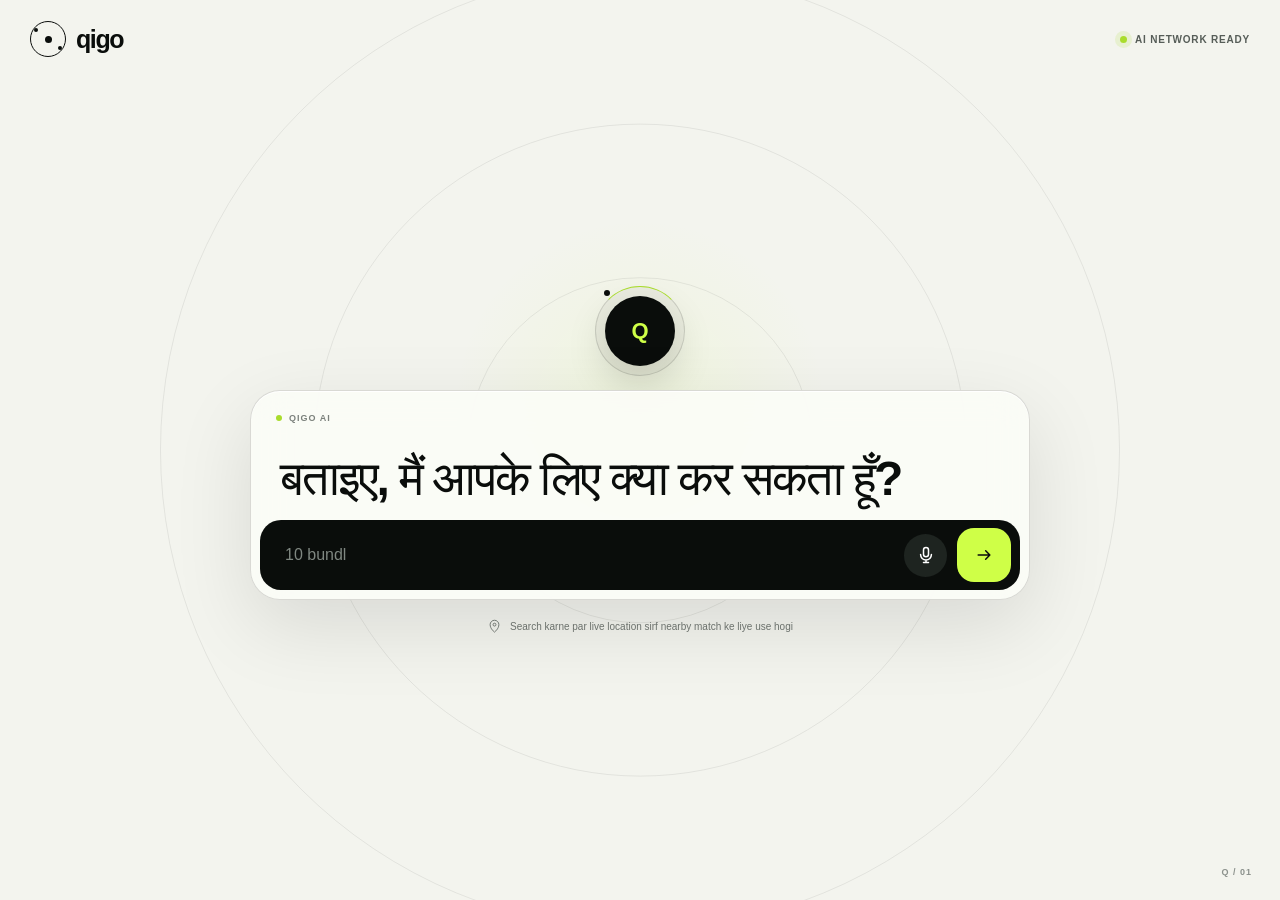
==== commit b7fe13f8: "Prevent cached Qigo assets on public site" ====
--- a/index.html
+++ b/index.html
@@ -9,7 +9,7 @@
     />
     <meta name="theme-color" content="#0a0d0b" />
     <title>Qigo Radar — Help, right on time</title>
-    <link rel="stylesheet" href="./styles.css" />
+    <link rel="stylesheet" href="./styles.css?v=20260730-2" />
   </head>
   <body>
     <main id="appShell" class="app-shell">
@@ -452,6 +452,6 @@
       <div id="toast" class="toast" role="status" aria-live="polite"></div>
     </main>
 
-    <script src="./app.js"></script>
+    <script src="./app.js?v=20260730-2"></script>
   </body>
 </html>
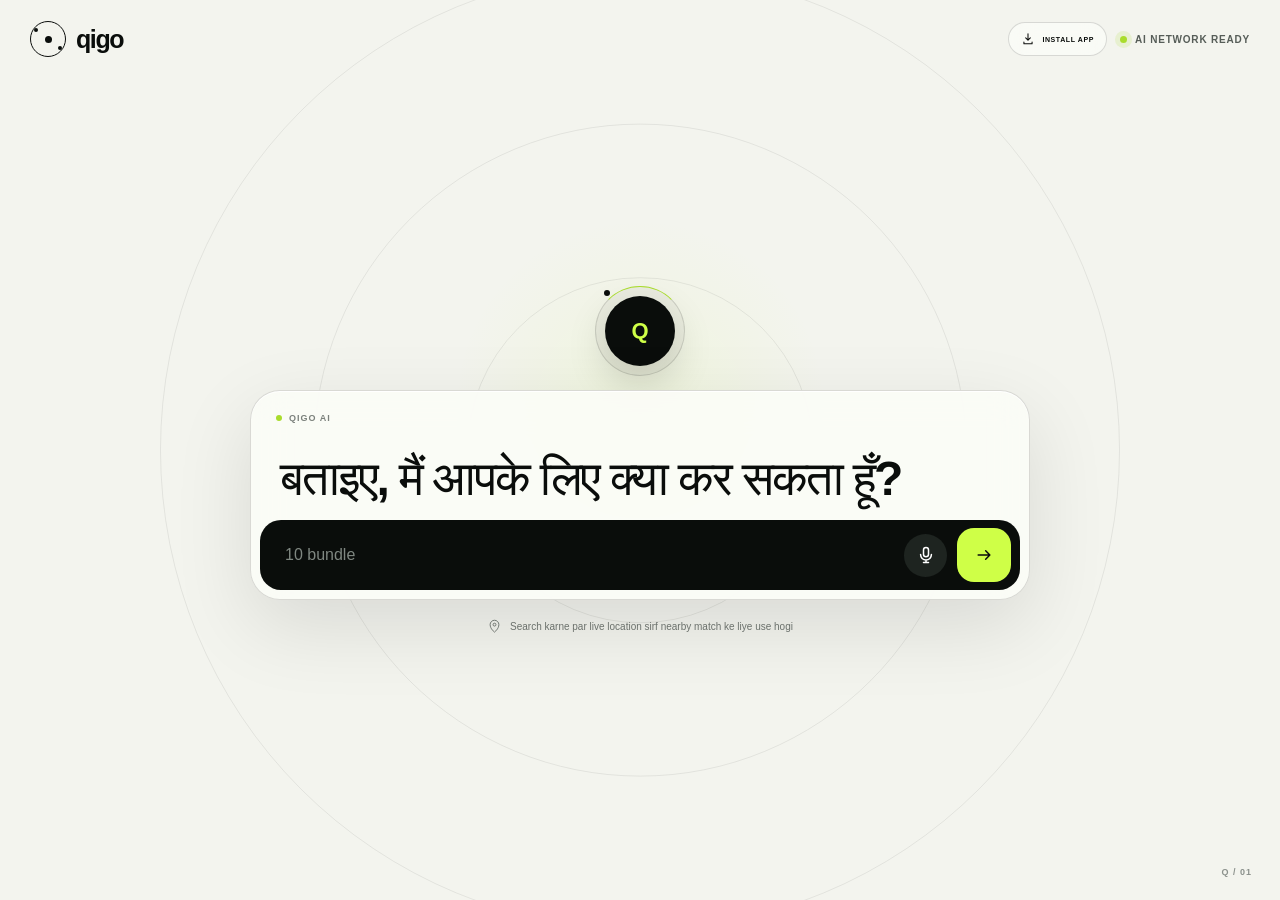
==== commit e21e9c35: "Show Qigo install app option" ====
--- a/index.html
+++ b/index.html
@@ -8,8 +8,17 @@
       content="Qigo AI Radar — apni requirement likhiye, nearby service professionals ya shops ke rate, availability aur arrival/delivery time compare kijiye."
     />
     <meta name="theme-color" content="#0a0d0b" />
+    <meta name="application-name" content="Qigo" />
+    <meta name="mobile-web-app-capable" content="yes" />
+    <meta name="apple-mobile-web-app-capable" content="yes" />
+    <meta name="apple-mobile-web-app-status-bar-style" content="black-translucent" />
+    <meta name="apple-mobile-web-app-title" content="Qigo" />
+    <meta name="format-detection" content="telephone=no" />
     <title>Qigo Radar — Help, right on time</title>
-    <link rel="stylesheet" href="./styles.css?v=20260730-2" />
+    <link rel="manifest" href="./manifest.webmanifest?v=20260730-3" />
+    <link rel="icon" href="./icons/qigo-app.svg" type="image/svg+xml" />
+    <link rel="apple-touch-icon" href="./icons/qigo-apple-touch.png" />
+    <link rel="stylesheet" href="./styles.css?v=20260730-3" />
   </head>
   <body>
     <main id="appShell" class="app-shell">
@@ -19,9 +28,17 @@
           <span>qigo</span>
         </button>
 
-        <div class="network-state">
-          <i></i>
-          <span id="networkStateText">AI network ready</span>
+        <div class="topbar-actions">
+          <button id="installApp" class="install-app" type="button" hidden>
+            <svg viewBox="0 0 24 24" aria-hidden="true">
+              <path d="M12 3v11M8 10l4 4 4-4M5 17v3h14v-3"></path>
+            </svg>
+            <span id="installAppLabel">INSTALL APP</span>
+          </button>
+          <div class="network-state">
+            <i></i>
+            <span id="networkStateText">AI network ready</span>
+          </div>
         </div>
       </header>
 
@@ -452,6 +469,6 @@
       <div id="toast" class="toast" role="status" aria-live="polite"></div>
     </main>
 
-    <script src="./app.js?v=20260730-2"></script>
+    <script src="./app.js?v=20260730-4"></script>
   </body>
 </html>
--- a/styles.css
+++ b/styles.css
@@ -24,6 +24,8 @@
   min-height: 100%;
   margin: 0;
   overflow: hidden;
+  overscroll-behavior: none;
+  -webkit-tap-highlight-color: transparent;
 }
 
 button,
@@ -125,6 +127,43 @@
   bottom: 6px;
 }
 
+.topbar-actions {
+  display: inline-flex;
+  align-items: center;
+  gap: 13px;
+  pointer-events: auto;
+}
+
+.install-app {
+  min-height: 34px;
+  display: inline-flex;
+  align-items: center;
+  gap: 7px;
+  padding: 0 12px;
+  border: 1px solid rgba(10, 13, 11, 0.14);
+  border-radius: 999px;
+  background: rgba(251, 252, 247, 0.84);
+  color: var(--ink);
+  font-size: 7px;
+  font-weight: 900;
+  letter-spacing: 0.6px;
+  backdrop-filter: blur(12px);
+}
+
+.install-app[hidden] {
+  display: none;
+}
+
+.install-app svg {
+  width: 14px;
+  height: 14px;
+  fill: none;
+  stroke: currentColor;
+  stroke-width: 1.8;
+  stroke-linecap: round;
+  stroke-linejoin: round;
+}
+
 .network-state {
   display: inline-flex;
   align-items: center;
@@ -150,6 +189,13 @@
 
 .app-shell.radar-active .network-state {
   color: #abb1ac;
+}
+
+.app-shell.radar-active .install-app,
+.app-shell.tracking-active .install-app {
+  border-color: rgba(255, 255, 255, 0.14);
+  background: rgba(11, 15, 12, 0.72);
+  color: var(--signal);
 }
 
 .scene {
@@ -3074,6 +3120,16 @@
     display: none;
   }
 
+  .topbar-actions {
+    gap: 9px;
+  }
+
+  .install-app {
+    min-height: 31px;
+    padding: 0 9px;
+    font-size: 6px;
+  }
+
   .search-scene {
     padding: 72px 14px 38px;
   }
@@ -3450,6 +3506,26 @@
   }
 }
 
+@media (display-mode: standalone) {
+  .topbar {
+    height: calc(72px + env(safe-area-inset-top));
+    padding-top: env(safe-area-inset-top);
+  }
+
+  .app-shell,
+  .scene {
+    min-height: 100dvh;
+  }
+
+  .install-app {
+    display: none !important;
+  }
+
+  .toast {
+    bottom: calc(18px + env(safe-area-inset-bottom));
+  }
+}
+
 @media (max-width: 390px) {
   .qigo-core {
     width: 54px;
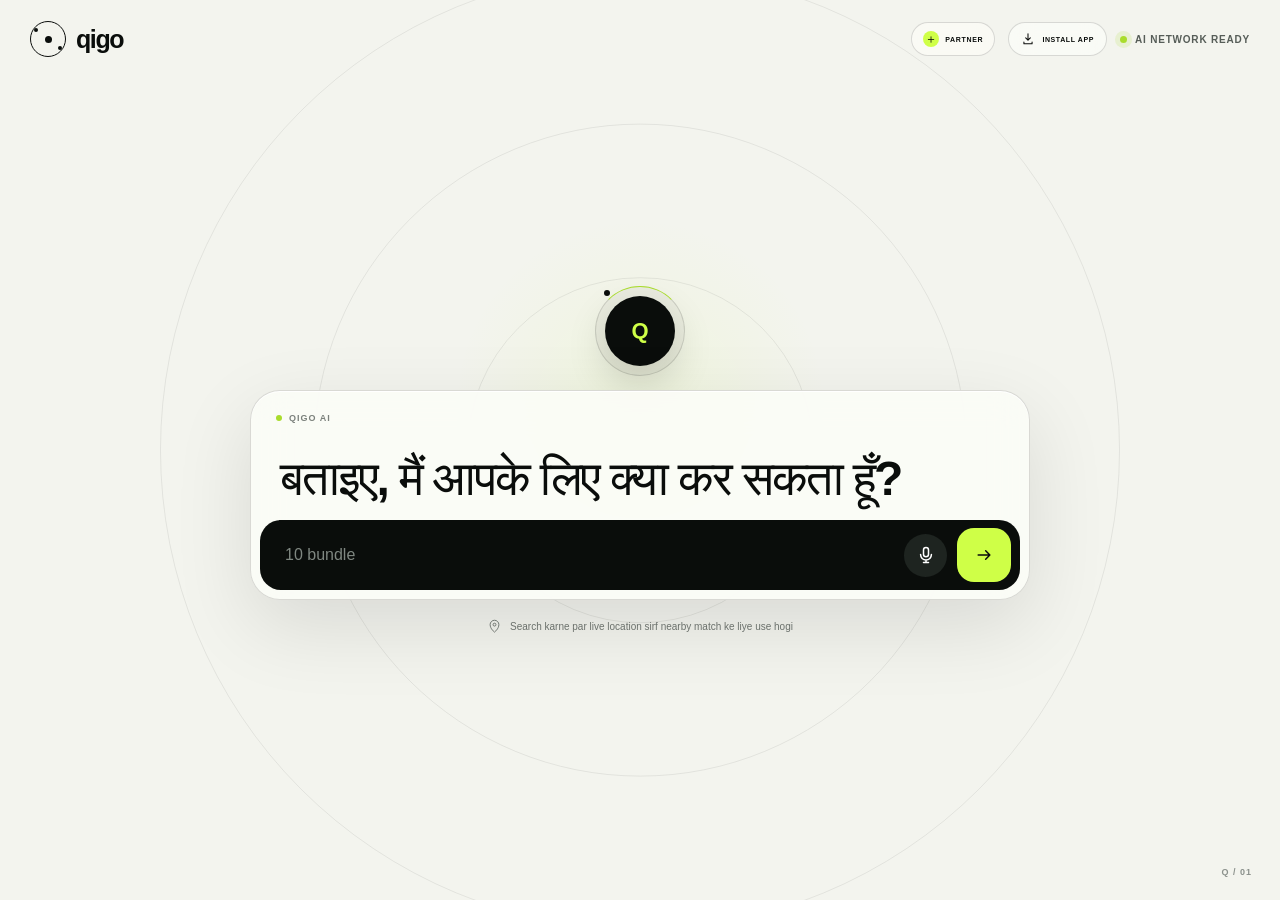
==== commit 1f800651: "Add Qigo provider partner portal" ====
--- a/index.html
+++ b/index.html
@@ -18,7 +18,7 @@
     <link rel="manifest" href="./manifest.webmanifest?v=20260730-3" />
     <link rel="icon" href="./icons/qigo-app.svg" type="image/svg+xml" />
     <link rel="apple-touch-icon" href="./icons/qigo-apple-touch.png" />
-    <link rel="stylesheet" href="./styles.css?v=20260730-3" />
+    <link rel="stylesheet" href="./styles.css?v=20260731-1" />
   </head>
   <body>
     <main id="appShell" class="app-shell">
@@ -29,6 +29,10 @@
         </button>
 
         <div class="topbar-actions">
+          <a class="partner-entry" href="./provider.html?demo=1" aria-label="Qigo provider app खोलें">
+            <span>＋</span>
+            PARTNER
+          </a>
           <button id="installApp" class="install-app" type="button" hidden>
             <svg viewBox="0 0 24 24" aria-hidden="true">
               <path d="M12 3v11M8 10l4 4 4-4M5 17v3h14v-3"></path>
@@ -469,6 +473,6 @@
       <div id="toast" class="toast" role="status" aria-live="polite"></div>
     </main>
 
-    <script src="./app.js?v=20260730-4"></script>
+    <script src="./app.js?v=20260731-1"></script>
   </body>
 </html>
--- a/styles.css
+++ b/styles.css
@@ -134,6 +134,34 @@
   pointer-events: auto;
 }
 
+.partner-entry {
+  min-height: 34px;
+  display: inline-flex;
+  align-items: center;
+  gap: 6px;
+  padding: 0 11px;
+  border: 1px solid rgba(10, 13, 11, 0.14);
+  border-radius: 999px;
+  background: rgba(251, 252, 247, 0.78);
+  color: var(--ink);
+  font-size: 7px;
+  font-weight: 900;
+  letter-spacing: 0.7px;
+  text-decoration: none;
+  backdrop-filter: blur(12px);
+}
+
+.partner-entry span {
+  width: 16px;
+  height: 16px;
+  display: grid;
+  place-items: center;
+  border-radius: 50%;
+  background: var(--signal);
+  color: var(--ink);
+  font-size: 12px;
+}
+
 .install-app {
   min-height: 34px;
   display: inline-flex;
@@ -192,7 +220,9 @@
 }
 
 .app-shell.radar-active .install-app,
-.app-shell.tracking-active .install-app {
+.app-shell.tracking-active .install-app,
+.app-shell.radar-active .partner-entry,
+.app-shell.tracking-active .partner-entry {
   border-color: rgba(255, 255, 255, 0.14);
   background: rgba(11, 15, 12, 0.72);
   color: var(--signal);
@@ -3130,6 +3160,18 @@
     font-size: 6px;
   }
 
+  .partner-entry {
+    min-height: 31px;
+    padding: 0 8px;
+    font-size: 6px;
+  }
+
+  .partner-entry span {
+    width: 14px;
+    height: 14px;
+    font-size: 10px;
+  }
+
   .search-scene {
     padding: 72px 14px 38px;
   }
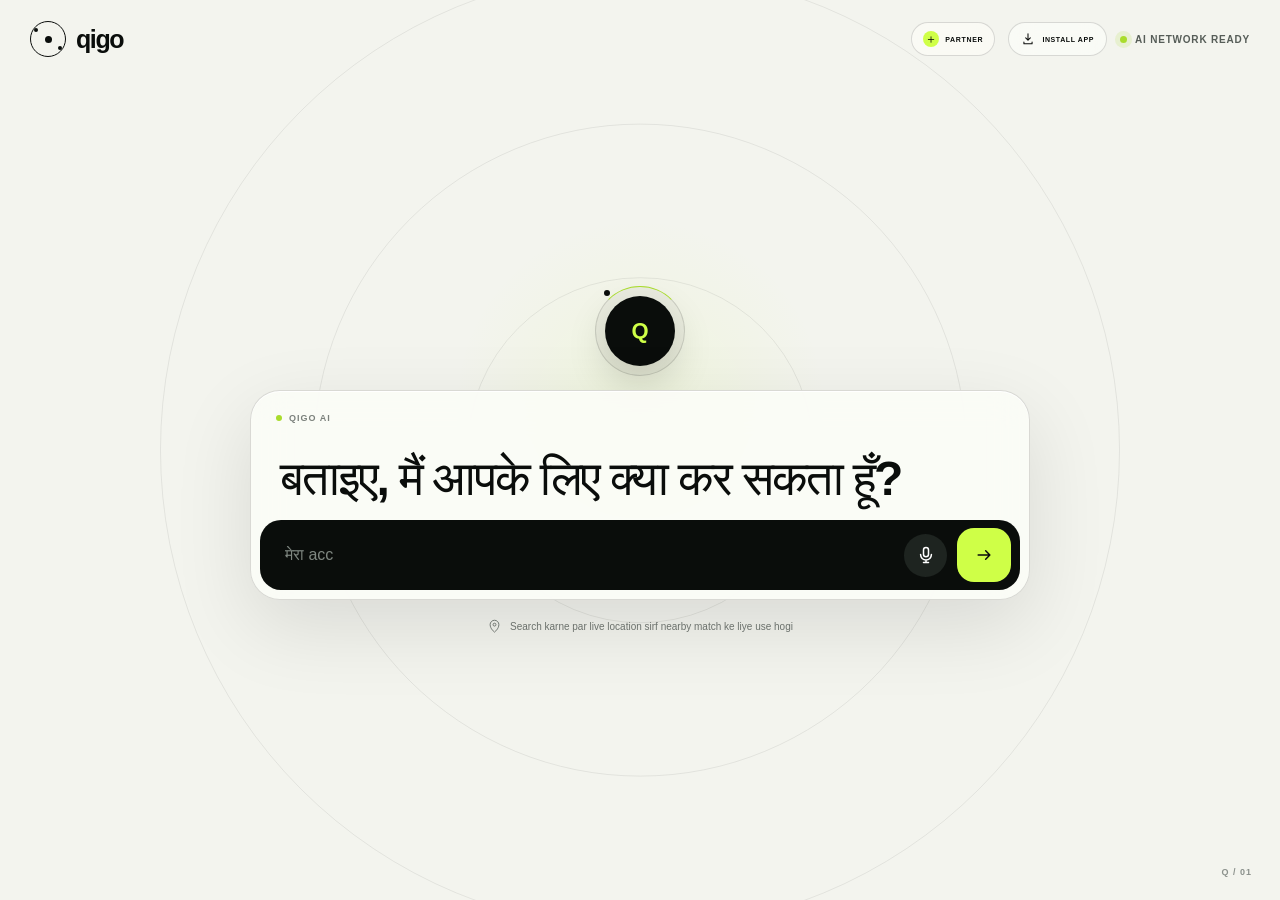
==== commit 818249d6: "Add accident emergency support flow" ====
--- a/index.html
+++ b/index.html
@@ -18,7 +18,8 @@
     <link rel="manifest" href="./manifest.webmanifest?v=20260730-3" />
     <link rel="icon" href="./icons/qigo-app.svg" type="image/svg+xml" />
     <link rel="apple-touch-icon" href="./icons/qigo-apple-touch.png" />
-    <link rel="stylesheet" href="./styles.css?v=20260731-1" />
+    <link rel="stylesheet" href="./styles.css?v=20260731-3" />
+    <link rel="stylesheet" href="./emergency.css?v=20260731-2" />
   </head>
   <body>
     <main id="appShell" class="app-shell">
@@ -105,6 +106,145 @@
         </div>
 
         <div class="scene-index" aria-hidden="true">Q / 01</div>
+      </section>
+
+      <section id="emergencyScene" class="scene emergency-scene" aria-label="Accident emergency support" hidden>
+        <div class="emergency-scroll">
+          <div class="emergency-hero">
+            <div class="emergency-hero-copy">
+              <p class="emergency-kicker"><i></i> QIGO EMERGENCY MODE</p>
+              <h1>पहले जान।<br /><em>फिर वाहन।</em></h1>
+              <p>
+                अगर कोई घायल, बेहोश, फँसा हुआ है या आग/धुआँ/तेज bleeding है, Qigo पर booking का
+                इंतज़ार न करें—सीधे Government Emergency Response को call करें।
+              </p>
+              <a class="emergency-call" href="tel:112" aria-label="भारत सरकार emergency number 112 पर call करें">
+                <span>Emergency call</span><strong>112</strong>
+              </a>
+              <small class="emergency-call-note">
+                भारत सरकार ERSS · Police, Ambulance और Fire · 24×7 · call free
+              </small>
+              <button id="emergencyBackButton" class="emergency-back" type="button">← Normal search पर वापस जाएँ</button>
+            </div>
+
+            <aside class="emergency-safety-card">
+              <p class="emergency-section-kicker"><i></i> CALL NOW IF</p>
+              <h2>इनमें से कोई भी संकेत हो</h2>
+              <p>Safety का अनुमान photo या AI से नहीं लगाया जा सकता।</p>
+              <ul id="emergencyDangerList" class="emergency-danger-list"></ul>
+            </aside>
+          </div>
+
+          <section class="emergency-location-card" aria-labelledby="emergencyLocationTitle">
+            <span class="emergency-location-icon" aria-hidden="true">◎</span>
+            <div class="emergency-location-copy">
+              <small>ACCIDENT LOCATION</small>
+              <strong id="emergencyLocationTitle">Location अभी share नहीं हुई</strong>
+              <span id="emergencyLocationDetail">Nearby hospital, police, taxi और towing खोजने के लिए अनुमति दें।</span>
+            </div>
+            <button id="emergencyLocationButton" class="emergency-location-button" type="button">
+              मेरी location use करें
+            </button>
+          </section>
+
+          <section class="emergency-help-section" aria-labelledby="emergencyHelpTitle">
+            <div class="emergency-section-head">
+              <div>
+                <p class="emergency-section-kicker"><i></i> LOCATION-BASED HELP</p>
+                <h2 id="emergencyHelpTitle">एक जगह से जरूरी मदद</h2>
+              </div>
+              <p>Government services पर Qigo कोई fake ETA या dispatch status नहीं दिखाता। Call/response official control room से होगा।</p>
+            </div>
+            <div id="emergencyHelpGrid" class="emergency-help-grid"></div>
+          </section>
+
+          <section class="accident-report-section" aria-labelledby="accidentReportTitle">
+            <div class="emergency-section-head">
+              <div>
+                <p class="emergency-section-kicker"><i></i> VEHICLE INCIDENT REPORT</p>
+                <h2 id="accidentReportTitle">Vehicle detail और damage photos</h2>
+              </div>
+              <p>यह medical diagnosis नहीं है। Demo में photos device पर ही रहती हैं; AI vision backend जुड़ने पर consent के बाद encrypted upload होगा।</p>
+            </div>
+
+            <form id="accidentReportForm" class="accident-report-form" autocomplete="off">
+              <label class="accident-field">
+                Vehicle
+                <select id="accidentVehicleType">
+                  <option value="car">Car</option>
+                  <option value="bike">Bike / Scooter</option>
+                  <option value="commercial">Commercial vehicle</option>
+                  <option value="other">Other / Not sure</option>
+                </select>
+              </label>
+
+              <label class="accident-field">
+                Company
+                <select id="accidentVehicleBrand"></select>
+              </label>
+
+              <label class="accident-field">
+                Model optional
+                <input id="accidentVehicleModel" type="text" placeholder="जैसे Swift, Nexon, i20" />
+              </label>
+
+              <label class="accident-field">
+                Accident कब हुआ?
+                <select id="accidentTime">
+                  <option value="just-now">अभी / पिछले 30 minute में</option>
+                  <option value="today">आज</option>
+                  <option value="older">पुराना damage</option>
+                </select>
+              </label>
+
+              <div class="accident-field accident-wide">
+                क्या vehicle चल सकती है?
+                <div id="accidentDriveState" class="accident-toggle-group" role="group" aria-label="Vehicle चलने की स्थिति">
+                  <button class="accident-toggle" type="button" data-drive-state="yes">हाँ</button>
+                  <button class="accident-toggle selected" type="button" data-drive-state="unknown">पता नहीं</button>
+                  <button class="accident-toggle" type="button" data-drive-state="no">नहीं</button>
+                </div>
+              </div>
+
+              <div class="accident-field accident-wide">
+                कोई danger signal?
+                <div id="accidentDangerState" class="accident-toggle-group" role="group" aria-label="Accident danger signal">
+                  <button class="accident-toggle" type="button" data-danger-state="none">नहीं</button>
+                  <button class="accident-toggle selected" type="button" data-danger-state="unknown">पता नहीं</button>
+                  <button class="accident-toggle" type="button" data-danger-state="yes">Airbag / leak / smoke</button>
+                </div>
+              </div>
+
+              <label class="accident-field accident-wide">
+                क्या damage दिख रहा है? optional
+                <textarea id="accidentDescription" placeholder="जैसे: सामने bumper और left headlight टूटे हैं, tyre steering से touch हो रहा है"></textarea>
+              </label>
+
+              <label class="accident-photo-field accident-wide" for="accidentPhotos">
+                <input id="accidentPhotos" type="file" accept="image/*" multiple />
+                <strong>＋ Vehicle photos जोड़ें</strong>
+                <small>Front, rear, दोनों sides, number plate blur करके और road position · अधिकतम 6 photos, 8 MB each</small>
+              </label>
+
+              <div id="accidentPhotoList" class="accident-photo-list" aria-live="polite"></div>
+
+              <button class="accident-analyse" type="submit">
+                <span>AI safety + support preview</span><strong>→</strong>
+              </button>
+
+              <div id="accidentAnalysisResult" class="accident-analysis-result" hidden aria-live="polite">
+                <small id="accidentRiskLabel">PRELIMINARY SUPPORT RESULT</small>
+                <h3 id="accidentRiskTitle">Details check हो रही हैं</h3>
+                <p id="accidentRiskSummary"></p>
+                <ul id="accidentNextSteps"></ul>
+              </div>
+            </form>
+            <p class="emergency-privacy-note">
+              Qigo police/ambulance/insurer/agency को कोई photo, location या vehicle detail आपकी साफ consent के बिना नहीं भेजेगा।
+            </p>
+          </section>
+        </div>
+        <div class="scene-index radar-index" aria-hidden="true">SOS / 01</div>
       </section>
 
       <section id="taskScene" class="scene task-scene" aria-label="Service ka kaam chunein" hidden>
@@ -473,6 +613,8 @@
       <div id="toast" class="toast" role="status" aria-live="polite"></div>
     </main>
 
-    <script src="./app.js?v=20260731-1"></script>
+    <script src="./emergency-data.js?v=20260731-1"></script>
+    <script src="./app.js?v=20260731-3"></script>
+    <script src="./emergency.js?v=20260731-1"></script>
   </body>
 </html>
--- a/emergency.css
+++ b/emergency.css
@@ -0,0 +1,631 @@
+.app-shell.emergency-active {
+  background: #070908;
+}
+
+.app-shell.emergency-active .topbar {
+  color: #f5f7f1;
+}
+
+.app-shell.emergency-active .network-state {
+  color: #aeb5af;
+}
+
+.app-shell.emergency-active .install-app,
+.app-shell.emergency-active .partner-entry {
+  border-color: rgba(255, 255, 255, 0.14);
+  background: rgba(11, 15, 12, 0.82);
+  color: var(--signal);
+}
+
+.emergency-scene {
+  height: 100svh;
+  overflow: hidden;
+  background:
+    radial-gradient(circle at 78% 8%, rgba(207, 255, 71, 0.1), transparent 24%),
+    radial-gradient(circle at 12% 42%, rgba(255, 91, 76, 0.12), transparent 28%),
+    #070908;
+  color: #f4f6ef;
+}
+
+.emergency-scroll {
+  width: min(1120px, 100%);
+  height: 100%;
+  margin: 0 auto;
+  padding: 96px 28px 80px;
+  overflow-y: auto;
+  overscroll-behavior: contain;
+  scrollbar-width: thin;
+  scrollbar-color: rgba(207, 255, 71, 0.38) transparent;
+}
+
+.emergency-hero {
+  display: grid;
+  grid-template-columns: minmax(0, 1.15fr) minmax(300px, 0.85fr);
+  gap: 24px;
+  align-items: stretch;
+}
+
+.emergency-kicker,
+.emergency-section-kicker {
+  margin: 0 0 12px;
+  color: var(--signal);
+  font-size: 10px;
+  font-weight: 900;
+  letter-spacing: 1.8px;
+  text-transform: uppercase;
+}
+
+.emergency-kicker i,
+.emergency-section-kicker i {
+  display: inline-block;
+  width: 7px;
+  height: 7px;
+  margin-right: 8px;
+  border-radius: 50%;
+  background: #ff6658;
+  box-shadow: 0 0 0 5px rgba(255, 102, 88, 0.12);
+}
+
+.emergency-hero-copy {
+  padding: clamp(24px, 4vw, 52px);
+  border: 1px solid rgba(255, 255, 255, 0.1);
+  border-radius: 34px;
+  background:
+    linear-gradient(135deg, rgba(255, 255, 255, 0.055), transparent 58%),
+    #0c100d;
+}
+
+.emergency-hero-copy h1 {
+  max-width: 720px;
+  margin: 0;
+  font-size: clamp(38px, 6vw, 78px);
+  line-height: 0.93;
+  letter-spacing: -4.7px;
+}
+
+.emergency-hero-copy h1 em {
+  color: var(--signal);
+  font-style: normal;
+}
+
+.emergency-hero-copy > p:not(.emergency-kicker) {
+  max-width: 660px;
+  margin: 22px 0 0;
+  color: #aeb5af;
+  font-size: 15px;
+  line-height: 1.65;
+}
+
+.emergency-call {
+  min-height: 62px;
+  display: inline-flex;
+  align-items: center;
+  justify-content: space-between;
+  gap: 22px;
+  width: min(100%, 390px);
+  margin-top: 26px;
+  padding: 0 20px;
+  border-radius: 18px;
+  background: #ff6658;
+  color: #100504;
+  font-size: 17px;
+  font-weight: 950;
+  text-decoration: none;
+  box-shadow: 0 18px 55px rgba(255, 83, 69, 0.2);
+}
+
+.emergency-call strong {
+  font-size: 31px;
+  letter-spacing: -1px;
+}
+
+.emergency-call-note {
+  display: block;
+  margin-top: 12px;
+  color: #89918b;
+  font-size: 10px;
+  line-height: 1.5;
+}
+
+.emergency-safety-card {
+  padding: 28px;
+  border: 1px solid rgba(207, 255, 71, 0.18);
+  border-radius: 34px;
+  background: rgba(207, 255, 71, 0.065);
+}
+
+.emergency-safety-card h2 {
+  margin: 0;
+  font-size: 25px;
+  letter-spacing: -1.1px;
+}
+
+.emergency-safety-card p {
+  margin: 9px 0 20px;
+  color: #b6bdb7;
+  font-size: 12px;
+  line-height: 1.55;
+}
+
+.emergency-danger-list {
+  display: grid;
+  gap: 9px;
+  margin: 0;
+  padding: 0;
+  list-style: none;
+}
+
+.emergency-danger-list li {
+  display: flex;
+  gap: 10px;
+  align-items: flex-start;
+  color: #dce1dc;
+  font-size: 11px;
+  line-height: 1.45;
+}
+
+.emergency-danger-list li::before {
+  content: "";
+  flex: 0 0 auto;
+  width: 20px;
+  height: 20px;
+  display: grid;
+  place-items: center;
+  border-radius: 50%;
+  background: rgba(255, 102, 88, 0.16);
+  color: #ff786b;
+  font-size: 10px;
+  font-weight: 950;
+}
+
+.emergency-back {
+  margin-top: 22px;
+  padding: 0;
+  border: 0;
+  background: transparent;
+  color: #9da49e;
+  font-size: 11px;
+  font-weight: 800;
+}
+
+.emergency-location-card,
+.emergency-help-section,
+.accident-report-section {
+  margin-top: 24px;
+  border: 1px solid rgba(255, 255, 255, 0.1);
+  border-radius: 30px;
+  background: #0c100d;
+}
+
+.emergency-location-card {
+  display: grid;
+  grid-template-columns: 52px 1fr auto;
+  gap: 14px;
+  align-items: center;
+  padding: 20px;
+}
+
+.emergency-location-icon {
+  width: 52px;
+  height: 52px;
+  display: grid;
+  place-items: center;
+  border-radius: 17px;
+  background: var(--signal);
+  color: #090c0a;
+  font-size: 20px;
+  font-weight: 950;
+}
+
+.emergency-location-copy small {
+  color: #788079;
+  font-size: 8px;
+  font-weight: 900;
+  letter-spacing: 1px;
+}
+
+.emergency-location-copy strong {
+  display: block;
+  margin-top: 3px;
+  font-size: 15px;
+}
+
+.emergency-location-copy span {
+  display: block;
+  margin-top: 4px;
+  color: #8d958f;
+  font-size: 10px;
+}
+
+.emergency-location-button {
+  min-height: 46px;
+  padding: 0 18px;
+  border: 0;
+  border-radius: 14px;
+  background: #f4f6ef;
+  color: #0a0d0b;
+  font-size: 11px;
+  font-weight: 900;
+}
+
+.emergency-location-button.location-ready {
+  background: rgba(207, 255, 71, 0.12);
+  color: var(--signal);
+}
+
+.emergency-help-section,
+.accident-report-section {
+  padding: clamp(22px, 3vw, 34px);
+}
+
+.emergency-section-head {
+  display: flex;
+  justify-content: space-between;
+  gap: 24px;
+  align-items: end;
+  margin-bottom: 20px;
+}
+
+.emergency-section-head h2 {
+  margin: 0;
+  font-size: clamp(28px, 4vw, 44px);
+  letter-spacing: -2.2px;
+}
+
+.emergency-section-head > p {
+  max-width: 390px;
+  margin: 0;
+  color: #909892;
+  font-size: 11px;
+  line-height: 1.55;
+}
+
+.emergency-help-grid {
+  display: grid;
+  grid-template-columns: repeat(3, minmax(0, 1fr));
+  gap: 12px;
+}
+
+.emergency-help-card {
+  min-height: 174px;
+  display: flex;
+  flex-direction: column;
+  align-items: flex-start;
+  padding: 18px;
+  border: 1px solid rgba(255, 255, 255, 0.08);
+  border-radius: 22px;
+  background: #111612;
+  color: #f4f6ef;
+  text-decoration: none;
+}
+
+.emergency-help-card > span {
+  width: 38px;
+  height: 38px;
+  display: grid;
+  place-items: center;
+  border-radius: 13px;
+  background: rgba(207, 255, 71, 0.12);
+  color: var(--signal);
+  font-size: 11px;
+  font-weight: 950;
+}
+
+.emergency-help-card.official > span {
+  width: auto;
+  padding: 0 10px;
+  background: rgba(255, 102, 88, 0.13);
+  color: #ff786b;
+}
+
+.emergency-help-card strong {
+  margin-top: 18px;
+  font-size: 15px;
+  line-height: 1.2;
+}
+
+.emergency-help-card small {
+  margin-top: 6px;
+  color: #858d87;
+  font-size: 9px;
+  line-height: 1.45;
+}
+
+.emergency-help-card em {
+  margin-top: auto;
+  padding-top: 16px;
+  color: var(--signal);
+  font-size: 10px;
+  font-style: normal;
+  font-weight: 900;
+}
+
+.accident-report-form {
+  display: grid;
+  grid-template-columns: 1fr 1fr;
+  gap: 14px;
+}
+
+.accident-field,
+.accident-photo-field {
+  display: grid;
+  gap: 8px;
+  padding: 15px;
+  border: 1px solid rgba(255, 255, 255, 0.08);
+  border-radius: 18px;
+  background: #111612;
+  color: #929a94;
+  font-size: 9px;
+  font-weight: 850;
+  letter-spacing: 0.3px;
+}
+
+.accident-field input,
+.accident-field select,
+.accident-field textarea {
+  width: 100%;
+  padding: 0;
+  border: 0;
+  outline: 0;
+  background: transparent;
+  color: #f4f6ef;
+  font-size: 14px;
+  font-weight: 750;
+}
+
+.accident-field select {
+  min-height: 32px;
+}
+
+.accident-field select option {
+  color: #0a0d0b;
+}
+
+.accident-field textarea {
+  min-height: 74px;
+  resize: vertical;
+}
+
+.accident-wide {
+  grid-column: 1 / -1;
+}
+
+.accident-toggle-group {
+  display: grid;
+  grid-template-columns: repeat(3, 1fr);
+  gap: 8px;
+}
+
+.accident-toggle {
+  min-height: 48px;
+  border: 1px solid rgba(255, 255, 255, 0.1);
+  border-radius: 14px;
+  background: #111612;
+  color: #aeb5af;
+  font-size: 10px;
+  font-weight: 850;
+}
+
+.accident-toggle.selected {
+  border-color: var(--signal);
+  background: rgba(207, 255, 71, 0.1);
+  color: var(--signal);
+}
+
+.accident-photo-field {
+  cursor: pointer;
+}
+
+.accident-photo-field input {
+  position: absolute;
+  opacity: 0;
+  pointer-events: none;
+}
+
+.accident-photo-field strong {
+  color: #f4f6ef;
+  font-size: 14px;
+}
+
+.accident-photo-field small {
+  color: #7f8781;
+  font-size: 9px;
+  line-height: 1.5;
+}
+
+.accident-photo-list {
+  grid-column: 1 / -1;
+  display: grid;
+  grid-template-columns: repeat(6, minmax(0, 1fr));
+  gap: 8px;
+}
+
+.accident-photo-list:empty {
+  display: none;
+}
+
+.accident-photo-message {
+  grid-column: 1 / -1;
+  margin: 0;
+  padding: 13px;
+  border-radius: 12px;
+  background: rgba(255, 102, 88, 0.08);
+  color: #ff8a7f;
+  font-size: 10px;
+  line-height: 1.5;
+}
+
+.accident-photo-item {
+  min-height: 78px;
+  padding: 8px;
+  overflow: hidden;
+  border-radius: 13px;
+  background: #171d18;
+}
+
+.accident-photo-item img {
+  width: 100%;
+  height: 58px;
+  object-fit: cover;
+  border-radius: 9px;
+}
+
+.accident-photo-item span {
+  display: block;
+  margin-top: 6px;
+  overflow: hidden;
+  color: #8f9791;
+  font-size: 7px;
+  text-overflow: ellipsis;
+  white-space: nowrap;
+}
+
+.accident-analyse {
+  grid-column: 1 / -1;
+  min-height: 58px;
+  display: flex;
+  justify-content: space-between;
+  align-items: center;
+  padding: 0 20px;
+  border: 0;
+  border-radius: 17px;
+  background: var(--signal);
+  color: #090c0a;
+  font-size: 14px;
+  font-weight: 950;
+}
+
+.accident-analysis-result {
+  grid-column: 1 / -1;
+  padding: 20px;
+  border: 1px solid rgba(207, 255, 71, 0.18);
+  border-radius: 18px;
+  background: rgba(207, 255, 71, 0.055);
+}
+
+.accident-analysis-result[data-risk="high"] {
+  border-color: rgba(255, 102, 88, 0.35);
+  background: rgba(255, 102, 88, 0.065);
+}
+
+.accident-analysis-result small {
+  color: #89918b;
+  font-size: 8px;
+  font-weight: 900;
+  letter-spacing: 1px;
+}
+
+.accident-analysis-result h3 {
+  margin: 6px 0 8px;
+  color: var(--signal);
+  font-size: 22px;
+}
+
+.accident-analysis-result[data-risk="high"] h3 {
+  color: #ff786b;
+}
+
+.accident-analysis-result p,
+.accident-analysis-result li {
+  color: #b7beb8;
+  font-size: 11px;
+  line-height: 1.55;
+}
+
+.accident-analysis-result ul {
+  margin: 12px 0 0;
+  padding-left: 17px;
+}
+
+.emergency-privacy-note {
+  margin: 18px 0 0;
+  color: #707871;
+  font-size: 9px;
+  line-height: 1.55;
+  text-align: center;
+}
+
+@media (max-width: 760px) {
+  .emergency-scroll {
+    padding: 82px 12px 54px;
+  }
+
+  .emergency-hero {
+    grid-template-columns: 1fr;
+    gap: 12px;
+  }
+
+  .emergency-hero-copy,
+  .emergency-safety-card,
+  .emergency-location-card,
+  .emergency-help-section,
+  .accident-report-section {
+    border-radius: 24px;
+  }
+
+  .emergency-hero-copy {
+    padding: 26px 18px;
+  }
+
+  .emergency-hero-copy h1 {
+    font-size: clamp(42px, 13vw, 58px);
+    letter-spacing: -3.7px;
+  }
+
+  .emergency-safety-card {
+    padding: 22px 18px;
+  }
+
+  .emergency-location-card {
+    grid-template-columns: 44px 1fr;
+    padding: 16px;
+  }
+
+  .emergency-location-icon {
+    width: 44px;
+    height: 44px;
+  }
+
+  .emergency-location-button {
+    grid-column: 1 / -1;
+    width: 100%;
+  }
+
+  .emergency-section-head {
+    display: block;
+  }
+
+  .emergency-section-head > p {
+    margin-top: 9px;
+  }
+
+  .emergency-help-grid {
+    grid-template-columns: 1fr 1fr;
+  }
+
+  .emergency-help-card {
+    min-height: 162px;
+    padding: 15px;
+  }
+
+  .accident-report-form {
+    grid-template-columns: 1fr;
+  }
+
+  .accident-wide,
+  .accident-analyse,
+  .accident-analysis-result,
+  .accident-photo-list {
+    grid-column: auto;
+  }
+
+  .accident-photo-list {
+    grid-template-columns: repeat(3, minmax(0, 1fr));
+  }
+}
+
+@media (max-width: 380px) {
+  .emergency-help-grid {
+    grid-template-columns: 1fr;
+  }
+}
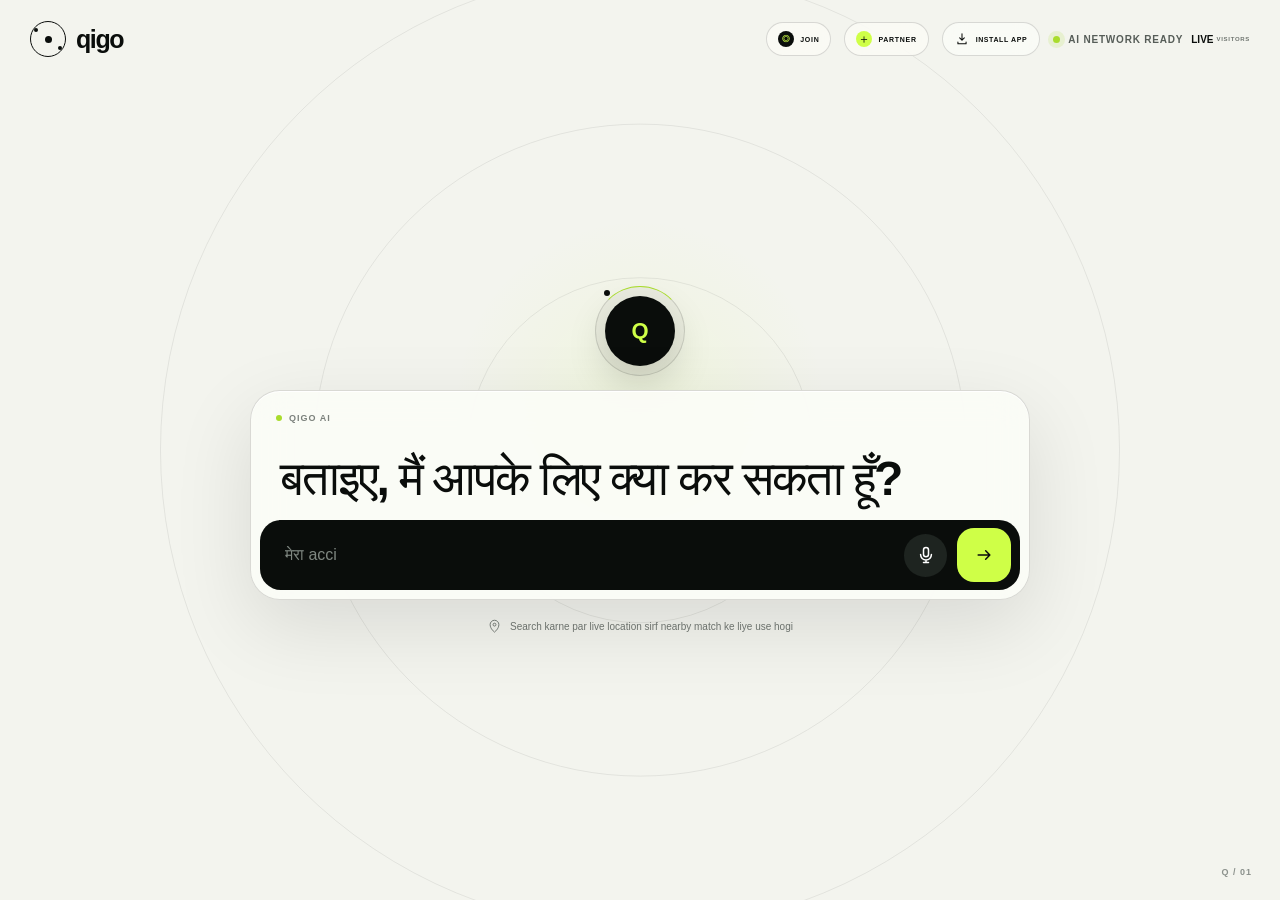
==== commit c4b13606: "Show visitor counter and registrations" ====
--- a/index.html
+++ b/index.html
@@ -18,7 +18,7 @@
     <link rel="manifest" href="./manifest.webmanifest?v=20260730-3" />
     <link rel="icon" href="./icons/qigo-app.svg" type="image/svg+xml" />
     <link rel="apple-touch-icon" href="./icons/qigo-apple-touch.png" />
-    <link rel="stylesheet" href="./styles.css?v=20260731-3" />
+    <link rel="stylesheet" href="./styles.css?v=20260807-1" />
     <link rel="stylesheet" href="./emergency.css?v=20260731-2" />
   </head>
   <body>
@@ -30,6 +30,10 @@
         </button>
 
         <div class="topbar-actions">
+          <button id="openCustomerRegistration" class="customer-entry" type="button" aria-label="Qigo customer registration खोलें">
+            <span>◎</span>
+            JOIN
+          </button>
           <a class="partner-entry" href="./provider.html?demo=1" aria-label="Qigo provider app खोलें">
             <span>＋</span>
             PARTNER
@@ -43,6 +47,8 @@
           <div class="network-state">
             <i></i>
             <span id="networkStateText">AI network ready</span>
+            <strong class="site-visitor-number" data-site-visitors>—</strong>
+            <small>VISITORS</small>
           </div>
         </div>
       </header>
@@ -573,6 +579,60 @@
         <div class="scene-index tracking-index" aria-hidden="true">Q / 05</div>
       </section>
 
+      <dialog id="customerRegistrationDialog" class="registration-dialog" aria-labelledby="customerRegistrationTitle">
+        <button id="closeCustomerRegistration" class="registration-close" type="button" aria-label="Registration बंद करें">×</button>
+        <div id="customerRegistrationFormWrap">
+          <p class="registration-kicker"><i></i> QIGO CUSTOMER</p>
+          <h2 id="customerRegistrationTitle">अपनी Qigo profile बनाइए</h2>
+          <p class="registration-intro">Mobile OTP अगले verification चरण में आएगा। अभी basic registration सुरक्षित रूप से save होगा।</p>
+          <form id="customerRegistrationForm" autocomplete="on">
+            <label for="customerName">नाम</label>
+            <input id="customerName" name="name" type="text" autocomplete="name" maxlength="80" placeholder="आपका नाम" required />
+
+            <label for="customerPhone">Mobile number</label>
+            <div class="registration-phone">
+              <span>+91</span>
+              <input id="customerPhone" name="phone" type="tel" inputmode="numeric" autocomplete="tel-national" maxlength="10" pattern="[6-9][0-9]{9}" placeholder="10 digit mobile" required />
+            </div>
+
+            <label for="customerCity">शहर / area</label>
+            <input id="customerCity" name="city" type="text" autocomplete="address-level2" maxlength="80" placeholder="जैसे Meerut, Noida" required />
+
+            <label for="customerNeed">सबसे ज्यादा किस service की जरूरत रहती है?</label>
+            <input id="customerNeed" name="service" type="text" maxlength="100" list="customerServiceSuggestions" placeholder="जैसे Electrician, grocery, taxi…" required />
+            <datalist id="customerServiceSuggestions">
+              <option value="Electrician"></option>
+              <option value="Plumber"></option>
+              <option value="Painter"></option>
+              <option value="Home cleaning"></option>
+              <option value="Grocery / material"></option>
+              <option value="Mechanic / towing"></option>
+              <option value="Taxi / transport"></option>
+              <option value="Emergency support"></option>
+            </datalist>
+
+            <label class="registration-consent">
+              <input id="customerConsent" type="checkbox" required />
+              <span>मैं registration और service updates के लिए अपनी जानकारी save करने की अनुमति देता हूँ।</span>
+            </label>
+
+            <button id="submitCustomerRegistration" class="registration-submit" type="submit">
+              Registration save करें <span>→</span>
+            </button>
+            <p id="customerRegistrationStatus" class="registration-status" role="status" aria-live="polite"></p>
+          </form>
+        </div>
+        <div id="customerRegistrationSuccess" class="registration-success" hidden>
+          <span>✓</span>
+          <p class="registration-kicker">PROFILE RECEIVED</p>
+          <h2>Registration save हो गया</h2>
+          <p>आपका reference number</p>
+          <strong id="customerRegistrationId">QG-C-00000000</strong>
+          <small>Mobile verification और real booking account अगला चरण है।</small>
+          <button id="finishCustomerRegistration" class="registration-submit" type="button">Qigo search शुरू करें →</button>
+        </div>
+      </dialog>
+
       <dialog id="providerDialog" class="provider-dialog" data-testid="provider-dialog">
         <button id="closeProviderDialog" class="dialog-close" type="button" aria-label="Close">×</button>
         <div class="dialog-provider-head">
@@ -614,7 +674,8 @@
     </main>
 
     <script src="./emergency-data.js?v=20260731-1"></script>
-    <script src="./app.js?v=20260731-3"></script>
+    <script src="./platform.js?v=20260807-2"></script>
+    <script src="./app.js?v=20260807-1"></script>
     <script src="./emergency.js?v=20260731-1"></script>
   </body>
 </html>
--- a/styles.css
+++ b/styles.css
@@ -134,6 +134,33 @@
   pointer-events: auto;
 }
 
+.customer-entry {
+  min-height: 34px;
+  display: inline-flex;
+  align-items: center;
+  gap: 6px;
+  padding: 0 11px;
+  border: 1px solid rgba(10, 13, 11, 0.14);
+  border-radius: 999px;
+  background: rgba(251, 252, 247, 0.78);
+  color: var(--ink);
+  font-size: 7px;
+  font-weight: 900;
+  letter-spacing: 0.7px;
+  backdrop-filter: blur(12px);
+}
+
+.customer-entry span {
+  width: 16px;
+  height: 16px;
+  display: grid;
+  place-items: center;
+  border-radius: 50%;
+  background: var(--ink);
+  color: var(--signal);
+  font-size: 10px;
+}
+
 .partner-entry {
   min-height: 34px;
   display: inline-flex;
@@ -203,6 +230,22 @@
   text-transform: uppercase;
 }
 
+.network-state strong {
+  min-width: 20px;
+  color: var(--ink);
+  font-size: 10px;
+  font-variant-numeric: tabular-nums;
+  letter-spacing: 0;
+}
+
+.network-state small {
+  margin-left: -5px;
+  color: var(--muted);
+  font-size: 6px;
+  font-weight: 900;
+  letter-spacing: 0.7px;
+}
+
 .network-state i {
   width: 7px;
   height: 7px;
@@ -219,13 +262,248 @@
   color: #abb1ac;
 }
 
+.app-shell.radar-active .network-state strong,
+.app-shell.tracking-active .network-state strong {
+  color: var(--signal);
+}
+
 .app-shell.radar-active .install-app,
 .app-shell.tracking-active .install-app,
 .app-shell.radar-active .partner-entry,
-.app-shell.tracking-active .partner-entry {
+.app-shell.tracking-active .partner-entry,
+.app-shell.radar-active .customer-entry,
+.app-shell.tracking-active .customer-entry {
   border-color: rgba(255, 255, 255, 0.14);
   background: rgba(11, 15, 12, 0.72);
   color: var(--signal);
+}
+
+.app-shell.radar-active .customer-entry span,
+.app-shell.tracking-active .customer-entry span {
+  background: var(--signal);
+  color: var(--ink);
+}
+
+.registration-dialog {
+  width: min(520px, calc(100vw - 28px));
+  max-height: min(820px, calc(100svh - 28px));
+  padding: 34px;
+  overflow: auto;
+  border: 1px solid rgba(10, 13, 11, 0.12);
+  border-radius: 30px;
+  background: var(--paper-bright);
+  color: var(--ink);
+  box-shadow: 0 28px 90px rgba(0, 0, 0, 0.28);
+}
+
+.registration-dialog::backdrop {
+  background: rgba(4, 7, 5, 0.78);
+  backdrop-filter: blur(9px);
+}
+
+.registration-dialog[open] {
+  animation: dialogIn 220ms ease both;
+}
+
+.registration-close {
+  position: absolute;
+  top: 18px;
+  right: 18px;
+  width: 38px;
+  height: 38px;
+  border: 1px solid var(--line);
+  border-radius: 50%;
+  background: transparent;
+  color: var(--ink);
+  font-size: 22px;
+}
+
+.registration-kicker {
+  display: flex;
+  align-items: center;
+  gap: 8px;
+  margin: 0 0 12px;
+  color: #6b726d;
+  font-size: 9px;
+  font-weight: 900;
+  letter-spacing: 1.2px;
+}
+
+.registration-kicker i {
+  width: 7px;
+  height: 7px;
+  border-radius: 50%;
+  background: var(--signal-dark);
+}
+
+.registration-dialog h2 {
+  max-width: 390px;
+  margin: 0;
+  font-size: clamp(30px, 6vw, 46px);
+  line-height: 0.96;
+  letter-spacing: -2.2px;
+}
+
+.registration-intro {
+  margin: 16px 0 24px;
+  color: var(--muted);
+  font-size: 12px;
+  line-height: 1.55;
+}
+
+#customerRegistrationForm {
+  display: grid;
+  gap: 8px;
+}
+
+#customerRegistrationForm > label:not(.registration-consent) {
+  margin-top: 6px;
+  color: #5d645f;
+  font-size: 8px;
+  font-weight: 900;
+  letter-spacing: 0.8px;
+  text-transform: uppercase;
+}
+
+#customerRegistrationForm input:not([type="checkbox"]),
+.registration-phone {
+  width: 100%;
+  min-height: 52px;
+  border: 1px solid rgba(10, 13, 11, 0.14);
+  border-radius: 16px;
+  background: #edf0e9;
+}
+
+#customerRegistrationForm input:not([type="checkbox"]) {
+  padding: 0 16px;
+  outline: none;
+}
+
+#customerRegistrationForm input:focus {
+  border-color: var(--signal-dark);
+  box-shadow: 0 0 0 3px rgba(169, 220, 44, 0.16);
+}
+
+.registration-phone {
+  display: grid;
+  grid-template-columns: 54px 1fr;
+  align-items: center;
+  overflow: hidden;
+}
+
+.registration-phone span {
+  display: grid;
+  align-self: stretch;
+  place-items: center;
+  border-right: 1px solid rgba(10, 13, 11, 0.1);
+  color: #5d645f;
+  font-size: 12px;
+  font-weight: 800;
+}
+
+.registration-phone input {
+  min-height: 50px !important;
+  border: 0 !important;
+  border-radius: 0 !important;
+  background: transparent !important;
+  box-shadow: none !important;
+}
+
+.registration-consent {
+  display: grid;
+  grid-template-columns: 18px 1fr;
+  gap: 10px;
+  align-items: start;
+  margin: 12px 0 6px;
+  color: #616863;
+  font-size: 10px;
+  line-height: 1.45;
+}
+
+.registration-consent input {
+  width: 17px;
+  height: 17px;
+  accent-color: var(--signal-dark);
+}
+
+.registration-submit {
+  width: 100%;
+  min-height: 58px;
+  display: flex;
+  align-items: center;
+  justify-content: space-between;
+  padding: 0 19px;
+  border: 0;
+  border-radius: 18px;
+  background: var(--ink);
+  color: var(--paper-bright);
+  font-size: 12px;
+  font-weight: 850;
+}
+
+.registration-submit span {
+  color: var(--signal);
+  font-size: 18px;
+}
+
+.registration-submit:disabled {
+  cursor: wait;
+  opacity: 0.65;
+}
+
+.registration-status {
+  min-height: 18px;
+  margin: 2px 0 0;
+  color: #a33b2e;
+  font-size: 10px;
+}
+
+.registration-success {
+  min-height: 470px;
+  display: flex;
+  flex-direction: column;
+  align-items: center;
+  justify-content: center;
+  text-align: center;
+}
+
+.registration-success > span {
+  width: 76px;
+  height: 76px;
+  display: grid;
+  place-items: center;
+  margin-bottom: 22px;
+  border-radius: 50%;
+  background: var(--signal);
+  font-size: 34px;
+  font-weight: 900;
+}
+
+.registration-success .registration-kicker {
+  display: block;
+}
+
+.registration-success h2 {
+  margin-bottom: 16px;
+}
+
+.registration-success > p:not(.registration-kicker) {
+  margin: 0 0 6px;
+  color: var(--muted);
+  font-size: 11px;
+}
+
+.registration-success > strong {
+  margin-bottom: 16px;
+  font-size: 19px;
+  letter-spacing: 0.6px;
+}
+
+.registration-success > small {
+  max-width: 330px;
+  margin-bottom: 24px;
+  color: var(--muted);
+  line-height: 1.5;
 }
 
 .scene {
@@ -3150,6 +3428,10 @@
     display: none;
   }
 
+  .network-state small {
+    display: none;
+  }
+
   .topbar-actions {
     gap: 9px;
   }
@@ -3164,6 +3446,18 @@
     min-height: 31px;
     padding: 0 8px;
     font-size: 6px;
+  }
+
+  .customer-entry {
+    min-height: 31px;
+    padding: 0 8px;
+    font-size: 6px;
+  }
+
+  .customer-entry span {
+    width: 14px;
+    height: 14px;
+    font-size: 9px;
   }
 
   .partner-entry span {
@@ -3548,6 +3842,33 @@
   }
 }
 
+@media (max-width: 520px) {
+  .registration-dialog {
+    width: calc(100vw - 18px);
+    max-height: calc(100svh - 18px);
+    padding: 28px 18px 20px;
+    border-radius: 24px;
+  }
+
+  .registration-dialog h2 {
+    padding-right: 28px;
+  }
+
+  .network-state {
+    gap: 5px;
+  }
+
+  .network-state i {
+    width: 6px;
+    height: 6px;
+  }
+
+  .network-state strong {
+    min-width: 16px;
+    font-size: 8px;
+  }
+}
+
 @media (display-mode: standalone) {
   .topbar {
     height: calc(72px + env(safe-area-inset-top));
